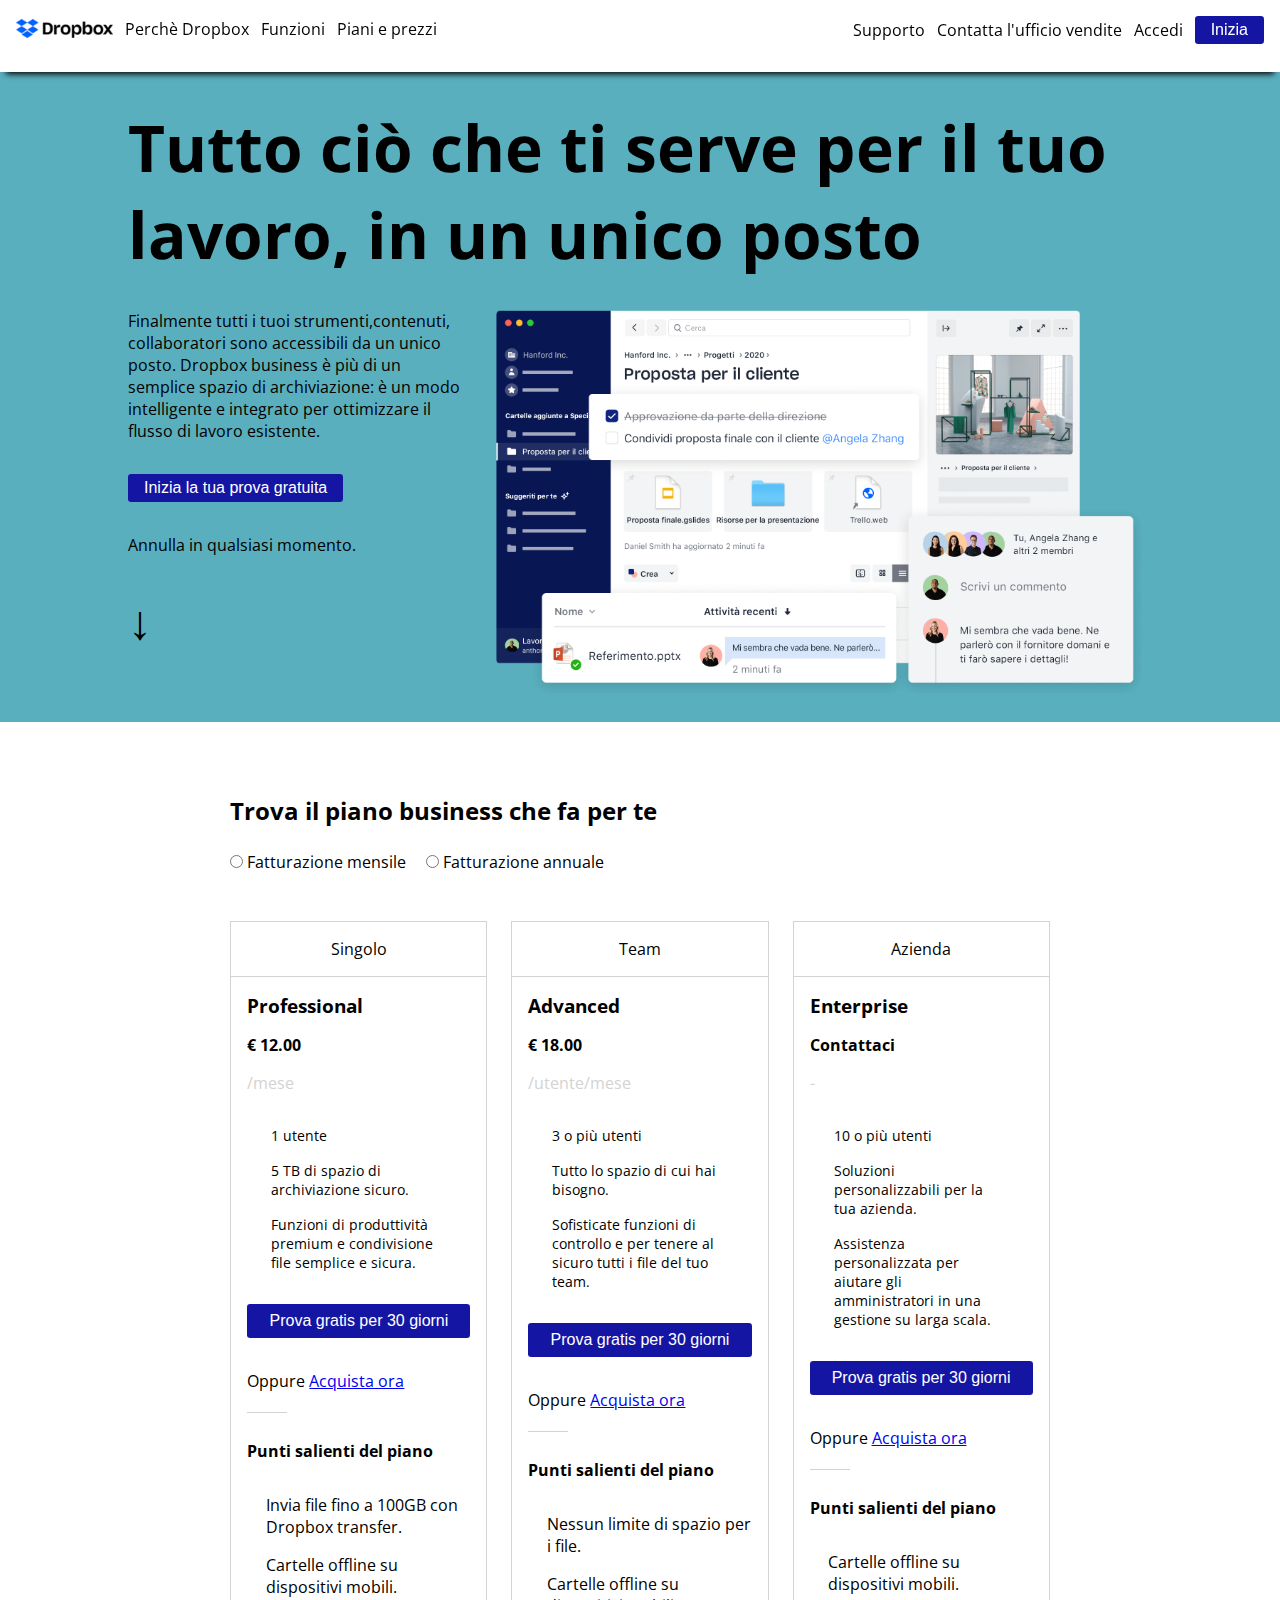
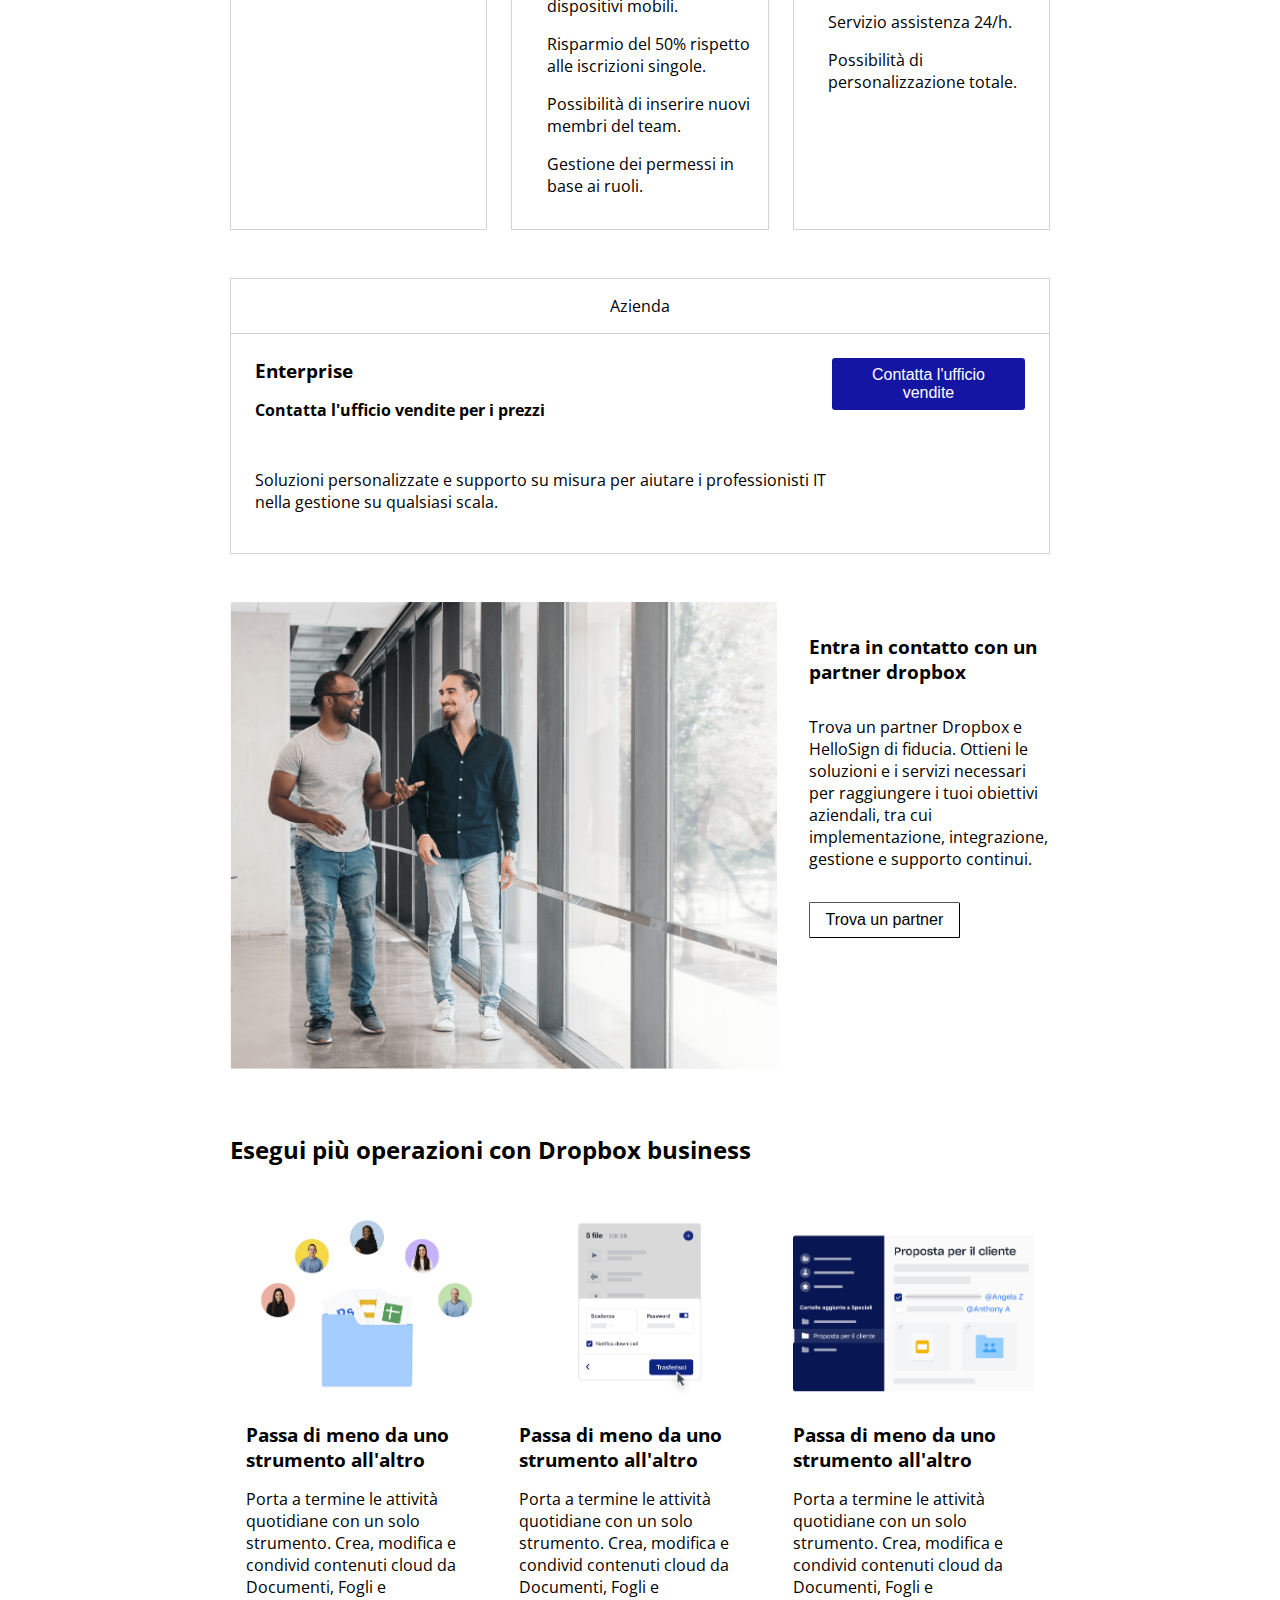
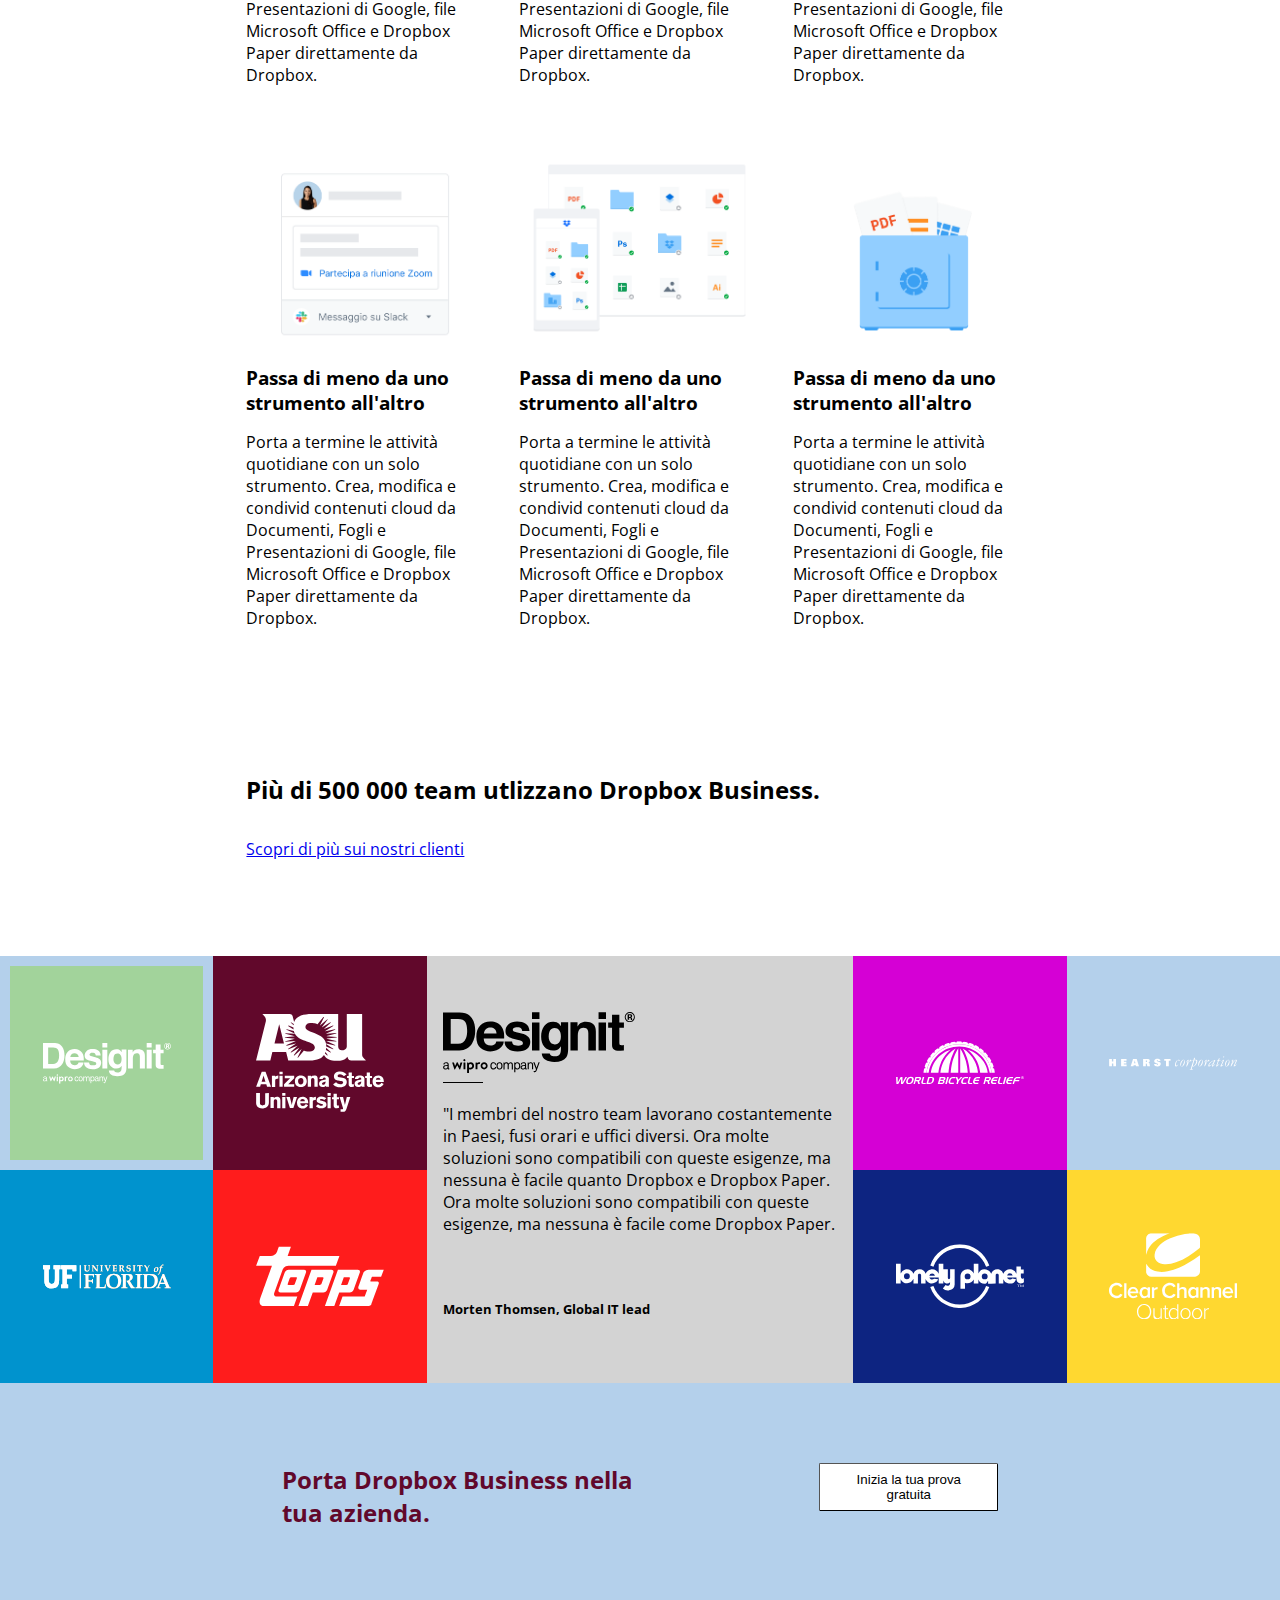
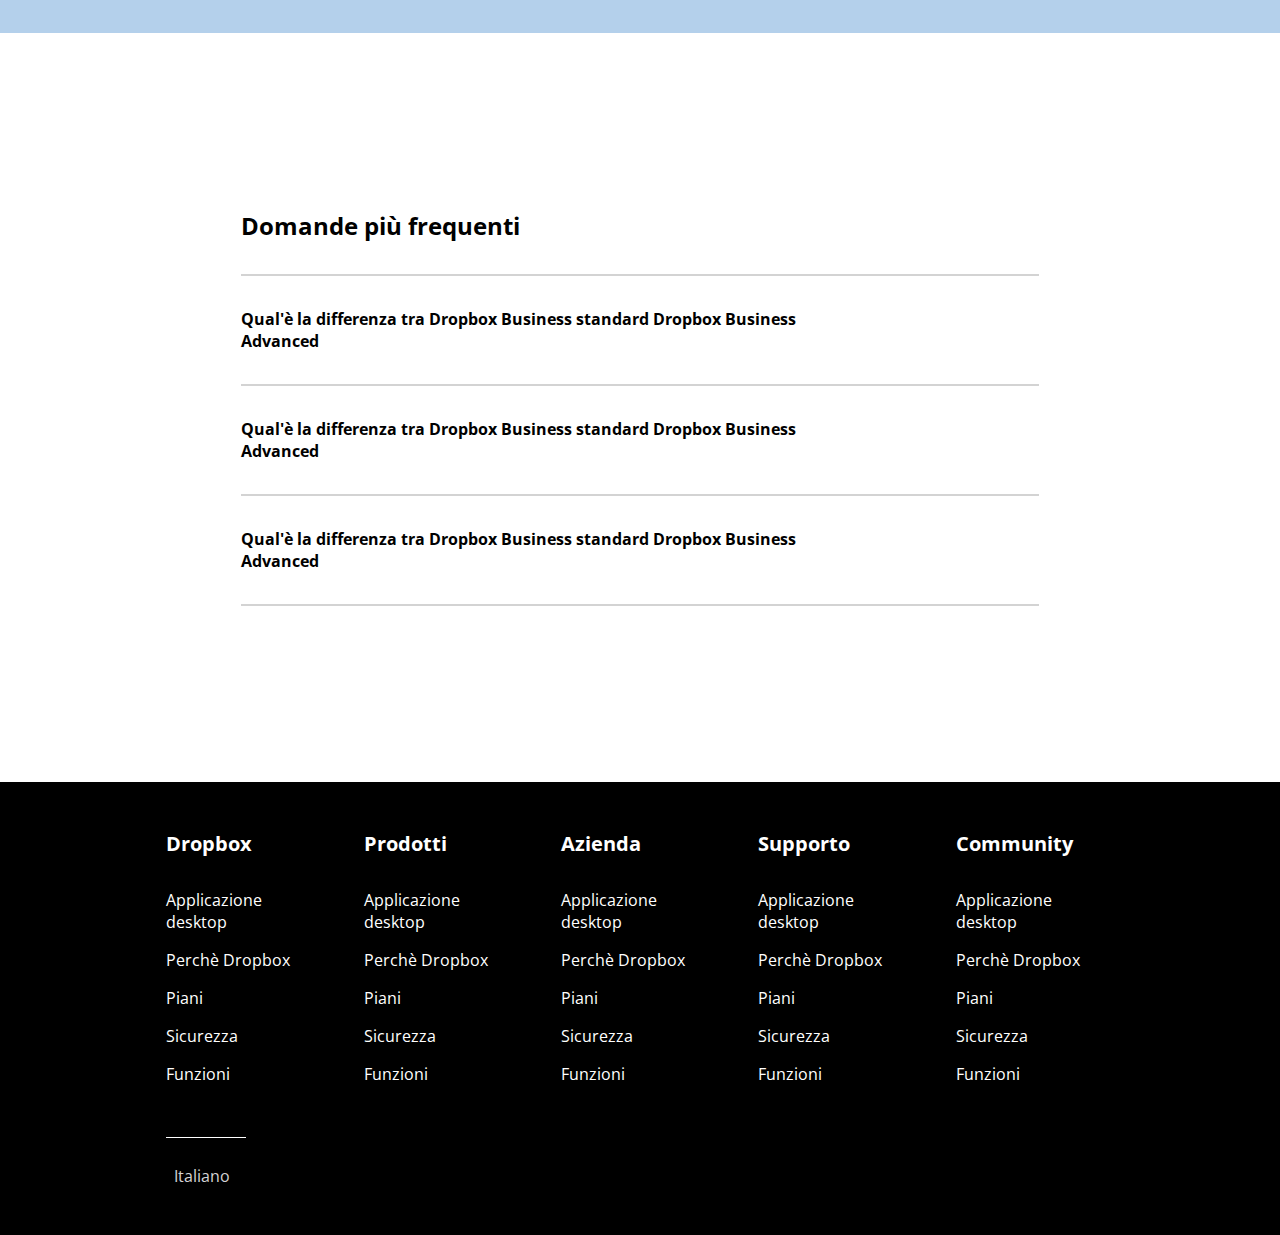
==== index.html @ 5dca4471 "arrow functionality" ====
<!DOCTYPE html>
<html lang="en">

<head>
    <meta charset="UTF-8">
    <meta http-equiv="X-UA-Compatible" content="IE=edge">
    <meta name="viewport" content="width=device-width, initial-scale=1.0">
    <title>Dropbox page</title>
    <link rel="stylesheet" href="./assets/style.css">
    <link rel="preconnect" href="https://fonts.googleapis.com">
    <link rel="preconnect" href="https://fonts.gstatic.com" crossorigin>
    <link href="https://fonts.googleapis.com/css2?family=Open+Sans&display=swap" rel="stylesheet">
    <link rel="preconnect" href="https://fonts.googleapis.com">
    <link rel="preconnect" href="https://fonts.gstatic.com" crossorigin>
    <link href="https://fonts.googleapis.com/css2?family=Open+Sans:wght@700&display=swap" rel="stylesheet">
    <link rel="stylesheet" href="https://cdnjs.cloudflare.com/ajax/libs/font-awesome/6.2.0/css/all.min.css"
        integrity="sha512-xh6O/CkQoPOWDdYTDqeRdPCVd1SpvCA9XXcUnZS2FmJNp1coAFzvtCN9BmamE+4aHK8yyUHUSCcJHgXloTyT2A=="
        crossorigin="anonymous" referrerpolicy="no-referrer" />
</head>

<body>

    <header>

        <div class="flex">

            <div class="left_link">
                <img src="./assets/img/logo-small.png" alt="logo dropbox, scatola aperta di colore blu">
                <a href="#">Perchè Dropbox</a>
                <a href="#">Funzioni</a>
                <a href="#">Piani e prezzi</a>
            </div>

            <div class="right_link">
                <a href="#">Supporto</a>
                <a href="#">Contatta l'ufficio vendite</a>
                <a href="#">Accedi</a>
                <button>Inizia</button>
            </div>

        </div>

    </header>

    <main>

        <section class="bg_aqua">
            <div class="container pad_top">

                <h1>Tutto ciò che ti serve per il tuo lavoro, in un unico posto</h1>
                <div class="row">
                    <div class="col_4">
                        <p>Finalmente tutti i tuoi strumenti,contenuti, collaboratori sono accessibili da un unico
                            posto. Dropbox business è più di un semplice spazio di archiviazione: è un modo intelligente
                            e integrato per ottimizzare il flusso di lavoro esistente.</p>
                        <button>Inizia la tua prova gratuita</button>
                        <p>Annulla in qualsiasi momento.</p>
                        <a href="#start_point" id="arrow">&DownArrow;</a>
                    </div>

                    <div class="col_8">
                        <img src="./assets/img/jumbo.png" alt="">
                    </div>
                </div>

        </section>


        <div class="container" id="start_point">
            <div class="content">
                <section>
                    <h2>Trova il piano business che fa per te</h2>

                    <div class="radio">
                        <span class="input">
                            <input type="radio" name="choice" id="Fatturazione mensile" value="Fatturazione mensile">
                            <label for="Fatturazione mensile">Fatturazione mensile</label>
                        </span>
                        <span class="input">
                            <input type="radio" name="choice" id="Fatturazione annuale" value="Fatturazione annuale">
                            <label for="Fatturazione annuale">Fatturazione annuale</label>
                        </span>
                    </div>

                    <div class="row plan">

                        <div class="col_4">
                            <div class="single_user">
                                <i class="fa-solid fa-user"></i>
                                <span>Singolo</span>
                            </div>

                            <div class="description">

                                <h3 class="col_title">Professional</h3>
                                <div class="price"><strong>&euro; 12.00</strong></div>
                                <div class="payment_time">/mese</div>

                                <div class="plan_detail">
                                    <div class="line">
                                        <i class="fa-solid fa-user col_3"></i>
                                        <span class="users_number col_9">1 utente</span>
                                    </div>
                                    <div class="line">
                                        <i class="fa-solid fa-folder col_3"></i>
                                        <span class="col_9">5 TB di spazio di archiviazione sicuro.</span>
                                    </div>
                                    <div class="line">
                                        <i class="fa-solid fa-share-nodes col_3"></i>
                                        <span class="col_9">Funzioni di produttività premium e condivisione file
                                            semplice e
                                            sicura.</span>
                                    </div>

                                </div>

                                <button>Prova gratis per 30 giorni</button>

                                <div>
                                    Oppure <a href="#">Acquista ora</a>
                                </div>

                            </div>

                            <div class="recap">
                                <h4>Punti salienti del piano</h4>
                                <div class="line">
                                    <i class="fa-solid fa-check col_1"></i>
                                    <span class="col_11">Invia file fino a 100GB con Dropbox transfer.</span>
                                </div>

                                <div class="line">
                                    <i class="fa-solid fa-check col_1"></i>
                                    <span class="col_11">Cartelle offline su dispositivi mobili.</span>
                                </div>
                            </div>
                        </div>

                        <div class="col_4">
                            <div class="single_user">
                                <i class="fa-solid fa-users"></i>
                                <span>Team</span>
                            </div>

                            <div class="description">

                                <h3 class="col_title">Advanced</h3>
                                <div class="price"><strong>&euro; 18.00</strong></div>
                                <div class="payment_time">/utente/mese</div>

                                <div class="plan_detail">
                                    <div class="line">
                                        <i class="fa-solid fa-users col_3"></i>
                                        <span class="users_number col_9">3 o più utenti</span>
                                    </div>
                                    <div class="line">
                                        <i class="fa-solid fa-folder col_3"></i>
                                        <span class="col_9">Tutto lo spazio di cui hai bisogno.</span>
                                    </div>
                                    <div class="line">
                                        <i class="fa-solid fa-share-nodes col_9"></i>
                                        <span class="col_9">Sofisticate funzioni di controllo e per tenere al sicuro
                                            tutti i file del tuo team.</span>
                                    </div>

                                </div>

                                <button>Prova gratis per 30 giorni</button>

                                <div>
                                    Oppure <a href="#">Acquista ora</a>
                                </div>

                            </div>

                            <div class="recap">
                                <h4>Punti salienti del piano</h4>
                                <div class="line">
                                    <i class="fa-solid fa-check col_1"></i>
                                    <span class="col_11">Nessun limite di spazio per i file.</span>
                                </div>

                                <div class="line">
                                    <i class="fa-solid fa-check col_1"></i>
                                    <span class="col_11">Cartelle offline su dispositivi mobili.</span>
                                </div>

                                <div class="line">
                                    <i class="fa-solid fa-check col_1"></i>
                                    <span class="col_11">Risparmio del 50% rispetto alle iscrizioni singole.</span>
                                </div>

                                <div class="line">
                                    <i class="fa-solid fa-check col_1"></i>
                                    <span class="col_11">Possibilità di inserire nuovi membri del team.</span>
                                </div>

                                <div class="line">
                                    <i class="fa-solid fa-check col_1"></i>
                                    <span class="col_11">Gestione dei permessi in base ai ruoli.</span>
                                </div>
                            </div>
                        </div>

                        <div class="col_4">
                            <div class="single_user">
                                <i class="fa-solid fa-building"></i>
                                <span>Azienda</span>
                            </div>

                            <div class="description">

                                <h3 class="col_title">Enterprise</h3>
                                <div class="price"><strong>Contattaci</strong></div>
                                <div class="payment_time">-</div>

                                <div class="plan_detail">
                                    <div class="line">
                                        <i class="fa-solid fa-user col_3"></i>
                                        <span class="users_number col_9">10 o più utenti</span>
                                    </div>
                                    <div class="line">
                                        <i class="fa-solid fa-folder col_3"></i>
                                        <span class="col_9">Soluzioni personalizzabili per la tua azienda.</span>
                                    </div>
                                    <div class="line">
                                        <i class="fa-solid fa-share-nodes col_9"></i>
                                        <span class="col_9">Assistenza personalizzata per aiutare gli amministratori
                                            in
                                            una gestione su larga scala.</span>
                                    </div>

                                </div>

                                <button>Prova gratis per 30 giorni</button>

                                <div>
                                    Oppure <a href="#">Acquista ora</a>
                                </div>

                            </div>

                            <div class="recap">
                                <h4>Punti salienti del piano</h4>
                                <div class="line">
                                    <i class="fa-solid fa-check col_1"></i>
                                    <span class="col_11">Cartelle offline su dispositivi mobili.</span>
                                </div>

                                <div class="line">
                                    <i class="fa-solid fa-check col_1"></i>
                                    <span class="col_11">Servizio assistenza 24/h.</span>
                                </div>

                                <div class="line">
                                    <i class="fa-solid fa-check col_1"></i>
                                    <span class="col_11">Possibilità di personalizzazione totale.</span>
                                </div>
                            </div>

                        </div>
                    </div>

                </section>

                <section>
                    <div class="dtl_enterprise">
                        <div class="single_user">
                            <i class="fa-solid fa-building"></i>
                            <span>Azienda</span>
                        </div>
                        <div class="row">
                            <div class="col_9">
                                <h3>Enterprise</h3>
                                <h4>Contatta l'ufficio vendite per i prezzi</h4>
                                <p>Soluzioni personalizzate e supporto su misura per aiutare i professionisti IT nella
                                    gestione su qualsiasi scala.</p>
                            </div>
                            <div class="col_3">
                                <button>Contatta l'ufficio vendite</button>
                            </div>
                        </div>
                    </div>
                </section>

                <section>
                    <div class="partner">
                        <div class="row">
                            <img class="col_8" src="/assets/img/partner.png" alt="">
                            <div class="partner_info col_4">
                                <h3>Entra in contatto con un partner dropbox</h3>
                                <p>Trova un partner Dropbox e HelloSign di fiducia. Ottieni le soluzioni e i servizi
                                    necessari per raggiungere i tuoi obiettivi aziendali, tra cui implementazione,
                                    integrazione, gestione e supporto continui.</p>
                                <button>Trova un partner</button>
                            </div>
                        </div>
                    </div>
                </section>

                <section>
                    <h2>Esegui più operazioni con Dropbox business</h2>

                    <div class="row wrap">
                        <div class="col_4">
                            <img src="/assets/img/business-feature-switching-tools.png" alt="">
                            <h3>Passa di meno da uno strumento all'altro</h3>
                            <p>Porta a termine le attività quotidiane con un solo strumento. Crea, modifica e condivid
                                contenuti cloud da Documenti, Fogli e Presentazioni di Google, file Microsoft Office e
                                Dropbox Paper direttamente da Dropbox.</p>
                        </div>

                        <div class="col_4">
                            <img src="/assets/img/business-feature-send-files-it.png" alt="">
                            <h3>Passa di meno da uno strumento all'altro</h3>
                            <p>Porta a termine le attività quotidiane con un solo strumento. Crea, modifica e condivid
                                contenuti cloud da Documenti, Fogli e Presentazioni di Google, file Microsoft Office e
                                Dropbox Paper direttamente da Dropbox.</p>
                        </div>

                        <div class="col_4">
                            <img src="/assets/img/business-feature-coordinate-it.png" alt="">
                            <h3>Passa di meno da uno strumento all'altro</h3>
                            <p>Porta a termine le attività quotidiane con un solo strumento. Crea, modifica e condivid
                                contenuti cloud da Documenti, Fogli e Presentazioni di Google, file Microsoft Office e
                                Dropbox Paper direttamente da Dropbox.</p>
                        </div>

                        <div class="col_4">
                            <img src="/assets/img/business-feature-integrations-it.png" alt="">
                            <h3>Passa di meno da uno strumento all'altro</h3>
                            <p>Porta a termine le attività quotidiane con un solo strumento. Crea, modifica e condivid
                                contenuti cloud da Documenti, Fogli e Presentazioni di Google, file Microsoft Office e
                                Dropbox Paper direttamente da Dropbox.</p>
                        </div>

                        <div class="col_4">
                            <img src="/assets/img/business-feature-multi-device.png" alt="">
                            <h3>Passa di meno da uno strumento all'altro</h3>
                            <p>Porta a termine le attività quotidiane con un solo strumento. Crea, modifica e condivid
                                contenuti cloud da Documenti, Fogli e Presentazioni di Google, file Microsoft Office e
                                Dropbox Paper direttamente da Dropbox.</p>
                        </div>

                        <div class="col_4">
                            <img src="/assets/img/business-feature-security.png" alt="">
                            <h3>Passa di meno da uno strumento all'altro</h3>
                            <p>Porta a termine le attività quotidiane con un solo strumento. Crea, modifica e condivid
                                contenuti cloud da Documenti, Fogli e Presentazioni di Google, file Microsoft Office e
                                Dropbox Paper direttamente da Dropbox.</p>
                        </div>
                    </div>
                </section>

                <section id="about_clients">
                    <h2>Più di 500 000 team utlizzano Dropbox Business.</h2>
                    <a href="#">Scopri di più sui nostri clienti</a>
                </section>
            </div>

        </div>


    </main>

    <div class="logos_flex">

        <div class="partner_logos_left">

            <div class="design box">
                <img src="/assets/img/designit.svg" alt="">
            </div>

            <div class="arizona box">
                <img src="/assets/img/arizona_state_university.svg" alt="">
            </div>

            <div class="florida box">
                <img src="/assets/img/university_of_florida.svg" alt="">
            </div>

            <div class="topps box">
                <img src="/assets/img/topps.svg" alt="">
            </div>

        </div>

        <div class="designit_central">

            <div class="designit_logo">
                <img src="/assets/img/designit.svg" alt="">
            </div>

            <p>"I membri del nostro team lavorano costantemente in Paesi, fusi orari e uffici diversi. Ora molte
                soluzioni sono compatibili con queste esigenze, ma nessuna è facile quanto Dropbox e Dropbox Paper. Ora
                molte soluzioni sono compatibili con queste esigenze, ma nessuna è facile come Dropbox Paper.</p>
            <h5>Morten Thomsen, Global IT lead</h5>

        </div>

        <div class="partner_logos_right">

            <div class="bicycle box">
                <img src="/assets/img/world_bicycle_relief.svg" alt="">
            </div>

            <div class="hearst box">
                <img src="/assets/img/hearst_corp.svg" alt="">
            </div>

            <div class="lonely box">
                <img src="/assets/img/lonely_planet.svg" alt="">
            </div>

            <div class="clear box">
                <img src="/assets/img/clear_channel.svg" alt="">
            </div>

        </div>

    </div>

    <div class="banner">

        <div class="container">
            <div class="content">

                <div class="row ban">
                    <div class="col_6">
                        <h2>Porta Dropbox Business nella tua azienda.</h2>
                    </div>

                    <div class="col_3">
                        <button>Inizia la tua prova gratuita</button>
                    </div>
                </div>

            </div>
        </div>

    </div>

    <div class="faq">
        <div class="container">
            <div class="content">
                <h3>Domande più frequenti</h3>

                <div class="row questions">
                    <div class="col_9"><strong>Qual'è la differenza tra Dropbox Business standard Dropbox Business
                            Advanced</strong></div>

                    <button class="col_1 hidbutton" tabindex="1">
                        <i class="fa-solid fa-chevron-up"></i>
                    </button>

                    <button class="col_1 defbutton" tabindex="1">
                        <i class="fa-solid fa-chevron-down"></i>
                    </button>

                    <p class="hidden_answer">Lorem ipsum dolor sit amet consectetur adipisicing elit. Minima molestias
                        eligendi voluptatum et nam mollitia consequuntur molestiae incidunt vitae fuga! Sapiente dolor
                        ducimus nostrum perferendis numquam aliquid at ad. Blanditiis porro ad assumenda cum maxime
                        possimus? Aspernatur fuga officia mollitia. Ab ex autem debitis eum doloribus laborum maiores
                        expedita quaerat!</p>
                </div>

                <div class="row questions">
                    <div class="col_9"><strong>Qual'è la differenza tra Dropbox Business standard Dropbox Business
                            Advanced</strong></div>

                    <button class="col_1 hidbutton" tabindex="1">
                        <i class="fa-solid fa-chevron-up"></i>
                    </button>

                    <button class="col_1 defbutton" tabindex="1">
                        <i class="fa-solid fa-chevron-down"></i>
                    </button>

                    <p class="hidden_answer">Lorem ipsum dolor sit amet consectetur adipisicing elit. Minima molestias
                        eligendi voluptatum et nam mollitia consequuntur molestiae incidunt vitae fuga! Sapiente dolor
                        ducimus nostrum perferendis numquam aliquid at ad. Blanditiis porro ad assumenda cum maxime
                        possimus? Aspernatur fuga officia mollitia. Ab ex autem debitis eum doloribus laborum maiores
                        expedita quaerat!</p>
                </div>

                <div class="row questions">
                    <div class="col_9"><strong>Qual'è la differenza tra Dropbox Business standard Dropbox Business
                            Advanced</strong></div>

                    <button class="col_1 hidbutton" tabindex="1">
                        <i class="fa-solid fa-chevron-up"></i>
                    </button>

                    <button class="col_1 defbutton" tabindex="1">
                        <i class="fa-solid fa-chevron-down"></i>
                    </button>

                    <p class="hidden_answer">Lorem ipsum dolor sit amet consectetur adipisicing elit. Minima molestias
                        eligendi voluptatum et nam mollitia consequuntur molestiae incidunt vitae fuga! Sapiente dolor
                        ducimus nostrum perferendis numquam aliquid at ad. Blanditiis porro ad assumenda cum maxime
                        possimus? Aspernatur fuga officia mollitia. Ab ex autem debitis eum doloribus laborum maiores
                        expedita quaerat!</p>
                </div>
            </div>
        </div>
    </div>

    <footer id="site_footer">
        <div class="container">
            <div class="row foot">
                <div class="col_2">
                    <h3>Dropbox</h3>
                    <div class="footlink"><a href="#">Applicazione desktop</a></div>
                    <div class="footlink"><a href="#">Perchè Dropbox</a></div>
                    <div class="footlink"><a href="#">Piani</a></div>
                    <div class="footlink"><a href="#">Sicurezza</a></div>
                    <div class="footlink"><a href="#">Funzioni</a></div>
                </div>

                <div class="col_2">
                    <h3>Prodotti</h3>
                    <div class="footlink"><a href="#">Applicazione desktop</a></div>
                    <div class="footlink"><a href="#">Perchè Dropbox</a></div>
                    <div class="footlink"><a href="#">Piani</a></div>
                    <div class="footlink"><a href="#">Sicurezza</a></div>
                    <div class="footlink"><a href="#">Funzioni</a></div>
                </div>

                <div class="col_2">
                    <h3>Azienda</h3>
                    <div class="footlink"><a href="#">Applicazione desktop</a></div>
                    <div class="footlink"><a href="#">Perchè Dropbox</a></div>
                    <div class="footlink"><a href="#">Piani</a></div>
                    <div class="footlink"><a href="#">Sicurezza</a></div>
                    <div class="footlink"><a href="#">Funzioni</a></div>
                </div>

                <div class="col_2">
                    <h3>Supporto</h3>
                    <div class="footlink"><a href="#">Applicazione desktop</a></div>
                    <div class="footlink"><a href="#">Perchè Dropbox</a></div>
                    <div class="footlink"><a href="#">Piani</a></div>
                    <div class="footlink"><a href="#">Sicurezza</a></div>
                    <div class="footlink"><a href="#">Funzioni</a></div>
                </div>

                <div class="col_2">
                    <h3>Community</h3>
                    <div class="footlink"><a href="#">Applicazione desktop</a></div>
                    <div class="footlink"><a href="#">Perchè Dropbox</a></div>
                    <div class="footlink"><a href="#">Piani</a></div>
                    <div class="footlink"><a href="#">Sicurezza</a></div>
                    <div class="footlink"><a href="#">Funzioni</a></div>
                </div>
            </div>

            <div id="language">
                <i class="fa-solid fa-globe"></i>
                <span>Italiano</span>
                <i class="fa-solid fa-chevron-down"></i>
            </div>
        </div>
    </footer>

</body>

</html>
---- assets/style.css ----
* {
    margin: 0;
    padding: 0;
    box-sizing: border-box;
}

:root {
    --button-color: rgb(21, 21, 163);
    --bg-aqua: rgb(89, 175, 190);
    --basic-black: black;
    --white-text: white;
    --black-text: black;
    --button-color-hover: rgb(43, 88, 193);
    --border-grey: lightgrey;
    --check-color: rgb(43, 88, 193);
    --grey-text: lightgrey;
    --grey-bg: lightgrey;
    --bg-designit: #A2D39B;
    --bg-arizona: #61082b;
    --bg-florida: #0093ce;
    --bg-topps: #ff1c1c;
    --bg-bicycle: #d500d5;
    --bg-hearst: #b4d0eb;
    --bg-lonely: #0D2481;
    --bg-clear: #ffd830;
    --banner-text: #61082b;
    --bg-banner: #b4d0eb;
    --bg-black: black;
    --bg-white: white;
    --link-hover: aqua;
}

header {
    height: 8vh;
    width: 100%;
    position: fixed;
    top: 0;
    z-index: 1000;
    padding: 1rem;
    background-color: white;
    font-family: 'Open Sans', sans-serif;
    -webkit-box-shadow: 0 8px 6px -6px black;
	   -moz-box-shadow: 0 8px 6px -6px black;
	        box-shadow: 0 8px 6px -6px black;
}

body {
    margin-top: 8vh;
}

.flex {
    display: flex;
    flex-wrap: nowrap;
    justify-content: space-between;
}

img {
    max-width: 100%;
}

.clearfix::after {
    content: "";
    display: table;
    clear: both;
}

header img {
    height: 1.2rem;
    vertical-align: middle;
    margin-right: 0.5rem;
}

header a {
    margin-right: 0.5rem;
    height: 100%;
    text-decoration: none;
    vertical-align: middle;
    color: var(--black-text);
}

header a:hover {
    border-bottom: 1px solid var(--basic-black);
    cursor: pointer;
}

header button {
    vertical-align: middle;
    border-radius: 0.2rem;
    border-width: 0rem;
    appearance: none;
    padding: 0.3rem 1rem;
    font-size: 1rem;
    color: var(--white-text);
    background-color: var(--button-color);
}

header button:hover {
    cursor: pointer;
    background-color: var(--button-color-hover);
    transition: 0.5s;
}

main {
    font-family: 'Open Sans', sans-serif;
    
}

.bg_aqua {
    background-color: var(--bg-aqua);
    height: 650px;
}

main h1 {
    font-size: 4rem;
    font-weight: 700;
    margin-bottom: 2rem;
}

.container {
    width: 80%;
    margin: auto;
}

.row {
    display: flex;
    flex-wrap: wrap;
}

#start_point {
    padding-top: 8vh;
}

.pad_top {
    padding-top: 2rem;
}

.col_4 {
    width: calc((100% / 12) * 4);
}

.col_8 {
    width: calc((100% / 12) * 8);
}

.col_4 p {
    margin-bottom: 2rem;
}

.col_4 button {
    vertical-align: middle;
    border-radius: 0.2rem;
    border-width: 0rem;
    appearance: none;
    padding: 0.3rem 1rem;
    font-size: 1rem;
    color: var(--white-text);
    background-color: var(--button-color);
    margin-bottom: 2rem;
}

.col_4 button:hover {
    cursor: pointer;
    background-color: var(--button-color-hover);
    transition: 0.5s;
}

#arrow {
    font-size: 3rem;
    color: var(--black-text);
    margin-top: 3rem;
    text-decoration: none;
}

.content {
    width: 80%;
    margin: auto;
}

.content h2 {
    margin-bottom: 1.5rem;
}

.radio {
    margin-bottom: 3rem;
}

.input {
    margin-right: 1rem;
}

.col_3 {
    width: calc((100% / 12) * 3);
}

.plan {
    gap: 1.5rem;
    flex-wrap: nowrap;
    align-items: stretch;
    margin-bottom: 3rem;
}

.single_user {
    text-align: center;
    padding: 1rem;
    border-bottom: 1px solid var(--border-grey);
}

.description {
    padding: 1rem;
    position: relative;
}

.description:after {
    content: '';
    width: 40px;
    height: 1px;
    background: var(--border-grey);
    position: absolute;
    bottom: -5px;
}

.col_title {
    margin-bottom: 1rem;
}

.price {
    margin-bottom: 1rem;
}

.payment_time {
    color: var(--grey-text);
    margin-bottom: 2rem;
}

.line {
    display: flex;
    flex-wrap: wrap;
    margin-bottom: 1rem;
}

.plan_detail i {
    width: 1rem;
    margin-right: 0.5rem;
}

.plan button {
    width: 100%;
    border-radius: 0.2rem;
    border-width: 0rem;
    appearance: none;
    padding: 0.5rem 1rem;
    font-size: 1rem;
    color: var(--white-text);
    background-color: var(--button-color);
    margin: 1rem 0 2rem 0;
}

.col_3 button:hover {
    cursor: pointer;
    background-color: var(--button-color-hover);
    transition: 0.5s;
}

.col_9 {
    width: calc((100% / 12) * 9);
}

.plan_detail .col_9 {
    font-size: 0.9rem;
}

.recap {
    padding: 1rem;
    padding-top: 2rem;
}

.col_1 {
    width: calc((100% / 12) * 1);
}

.col_11 {
    width: calc((100% / 12) * 11);
}

.recap h4 {
    margin-bottom: 2rem;
}

.recap .line {
    margin-bottom: 1rem;
}

.fa-check {
    color: var(--check-color);
}

.plan .col_4 {
    border: 1px solid var(--border-grey);
}

.dtl_enterprise {
    border: 1px solid var(--border-grey);
    margin-bottom: 3rem;
}

.dtl_enterprise button {
    border-radius: 0.2rem;
    border-width: 0rem;
    appearance: none;
    padding: 0.5rem 1rem;
    font-size: 1rem;
    color: var(--white-text);
    background-color: var(--button-color);
}

.dtl_enterprise button:hover {
    cursor: pointer;
    background-color: var(--button-color-hover);
    transition: 0.5s;
}

.dtl_enterprise .row {
    padding: 1.5rem;
}

.dtl_enterprise h3, .dtl_enterprise p {
    margin-bottom: 1rem;
}

.dtl_enterprise h4 {
    margin-bottom: 3rem;
}

.partner {
    margin-bottom: 4rem;
}

.partner_info {
    padding-left: 2rem;
    padding-top: 2rem;
}

.partner_info h3, .partner_info p {
    margin-bottom: 2rem;
}

.partner_info button {
    border-width: 1px;
    appearance: none;
    padding: 0.5rem 1rem;
    background-color: white;
    color: var(--black-text);
    border-radius: 0.1rem;
}

.partner_info button:hover {
    background-color: var(--basic-black);
    color: var(--white-text);
    transition: 0.5s;
}

.wrap {
    flex-wrap: wrap;
}

.wrap .col_4 {
    padding: 1rem;
}

.wrap h3 {
    margin-top: 1rem;
    margin-bottom: 1rem;
}

#about_clients {
    margin-top: 5rem;
    margin-bottom: 5rem;
    padding: 1rem;
}

#about_clients h2 {
    margin-bottom: 2rem;
}

.logos_flex {
    display: flex;
}

.partner_logos_left, .designit_central, .partner_logos_right {
    display: flex;
    flex-wrap: wrap;
    width: calc((100% / 12) * 4);
}

.box {
    width: calc((100% / 12) * 6);
    position: relative;
}

.box:before {
    content: "";
    display: block;
    padding-top: 100%; 
}

.box img {
    width: 8rem;
    position: absolute;
    top: 50%;
    left: 50%;
    filter: invert();
    transform: translate(-50%, -50%);
}

.design {
    background-color: var(--bg-designit);
    border: 10px solid var(--bg-hearst);
}

.arizona {
    background-color: var(--bg-arizona);
}

.florida {
    background-color: var(--bg-florida);
}

.topps {
    background-color: var(--bg-topps);
}

.designit_central {
    padding: 1rem;
    background-color: var(--grey-bg);
    font-family: 'Open Sans', sans-serif;
}

.designit_logo {
    height: max-content;
    margin-bottom: 1rem;
    position: relative;
    top: 10%;
}

.designit_logo:after {
    content: '';
    width: 40px;
    height: 1px;
    background: var(--basic-black);
    position: absolute;
    bottom: -5px;
    left: 0;
}

.designit_logo img {
    width: 12rem;
}


.designit_central p {
    margin-bottom: 1rem;
}

.bicycle {
    background-color: var(--bg-bicycle);
}

.hearst {
    background-color: var(--bg-hearst);
}

.lonely {
    background-color: var(--bg-lonely);
}

.clear {
    background-color: var(--bg-clear);
}

.banner {
    background-color: var(--bg-banner);
    font-family: 'Open Sans', sans-serif;
    padding: 5rem;
    margin-bottom: 10rem;
}

.banner h2 {
    color: var(--banner-text);
    font-size: 24px;
}

.banner button {
    border-width: 1px;
    appearance: none;
    padding: 0.5rem 1rem;
    background-color: white;
    color: var(--black-text);
    border-radius: 0.1rem;
}

.banner button:hover {
    background-color: var(--basic-black);
    color: var(--white-text);
    transition: 0.5s;
}

.col_6 {
    width: calc((100% / 12) * 6);
}

.ban {
    justify-content: space-between;
}

.faq {
    margin-bottom: 10rem;
    padding: 1rem;
    font-family: 'Open Sans', sans-serif;
}

.faq h3 {
    padding-bottom: 2rem;
    border-bottom: 2px solid var(--border-grey);
    font-size: 24px;
}

.questions {
    justify-content: space-between;
    border-bottom: 2px solid var(--border-grey);
    padding-bottom: 2rem;
    padding-top: 2rem;
}

.faq button {
    border-width: 0rem;
    appearance: none;
    background-color: transparent;
}

.faq button:hover {
    cursor: pointer;
    color: var(--button-color-hover);
    transition: 0.5s;
}

.hidden_answer{
    display: none;
    margin-top: 2rem;
}
    
.defbutton:focus + .hidden_answer{
    display: block;
}

p ~ .hidbutton:focus {
    display: none;
}

#site_footer {
    background-color: var(--bg-black);
    color: var(--white-text);
    font-family: 'Open Sans', sans-serif;
    padding: 3rem;
}

.col_2 {
    width: calc((100% / 12) * 2);
}

.foot:after {
    content: '';
    width: 80px;
    height: 1px;
    background: var(--white-text);
    position: absolute;
    bottom: -5px;
    left: 0;
}

.foot {
    justify-content: space-between;
    position: relative;
    padding-bottom: 2rem;
}

#site_footer a {
    text-decoration: none;
    color: var(--white-text);
}


#site_footer a:hover {
    color: var(--link-hover);
    transition: 0.5;
    cursor: pointer;
}

.footlink {
    margin-bottom: 1rem;
}

.foot h3 {
    margin-bottom: 2rem;
    font-size: 20px;
}

#language {
    margin-top: 2rem;
    color: var(--grey-text);
}

#language .fa-globe {
    margin-right: 0.5rem;
}

#language .fa-chevron-down {
    margin-left: 0.5rem;
}
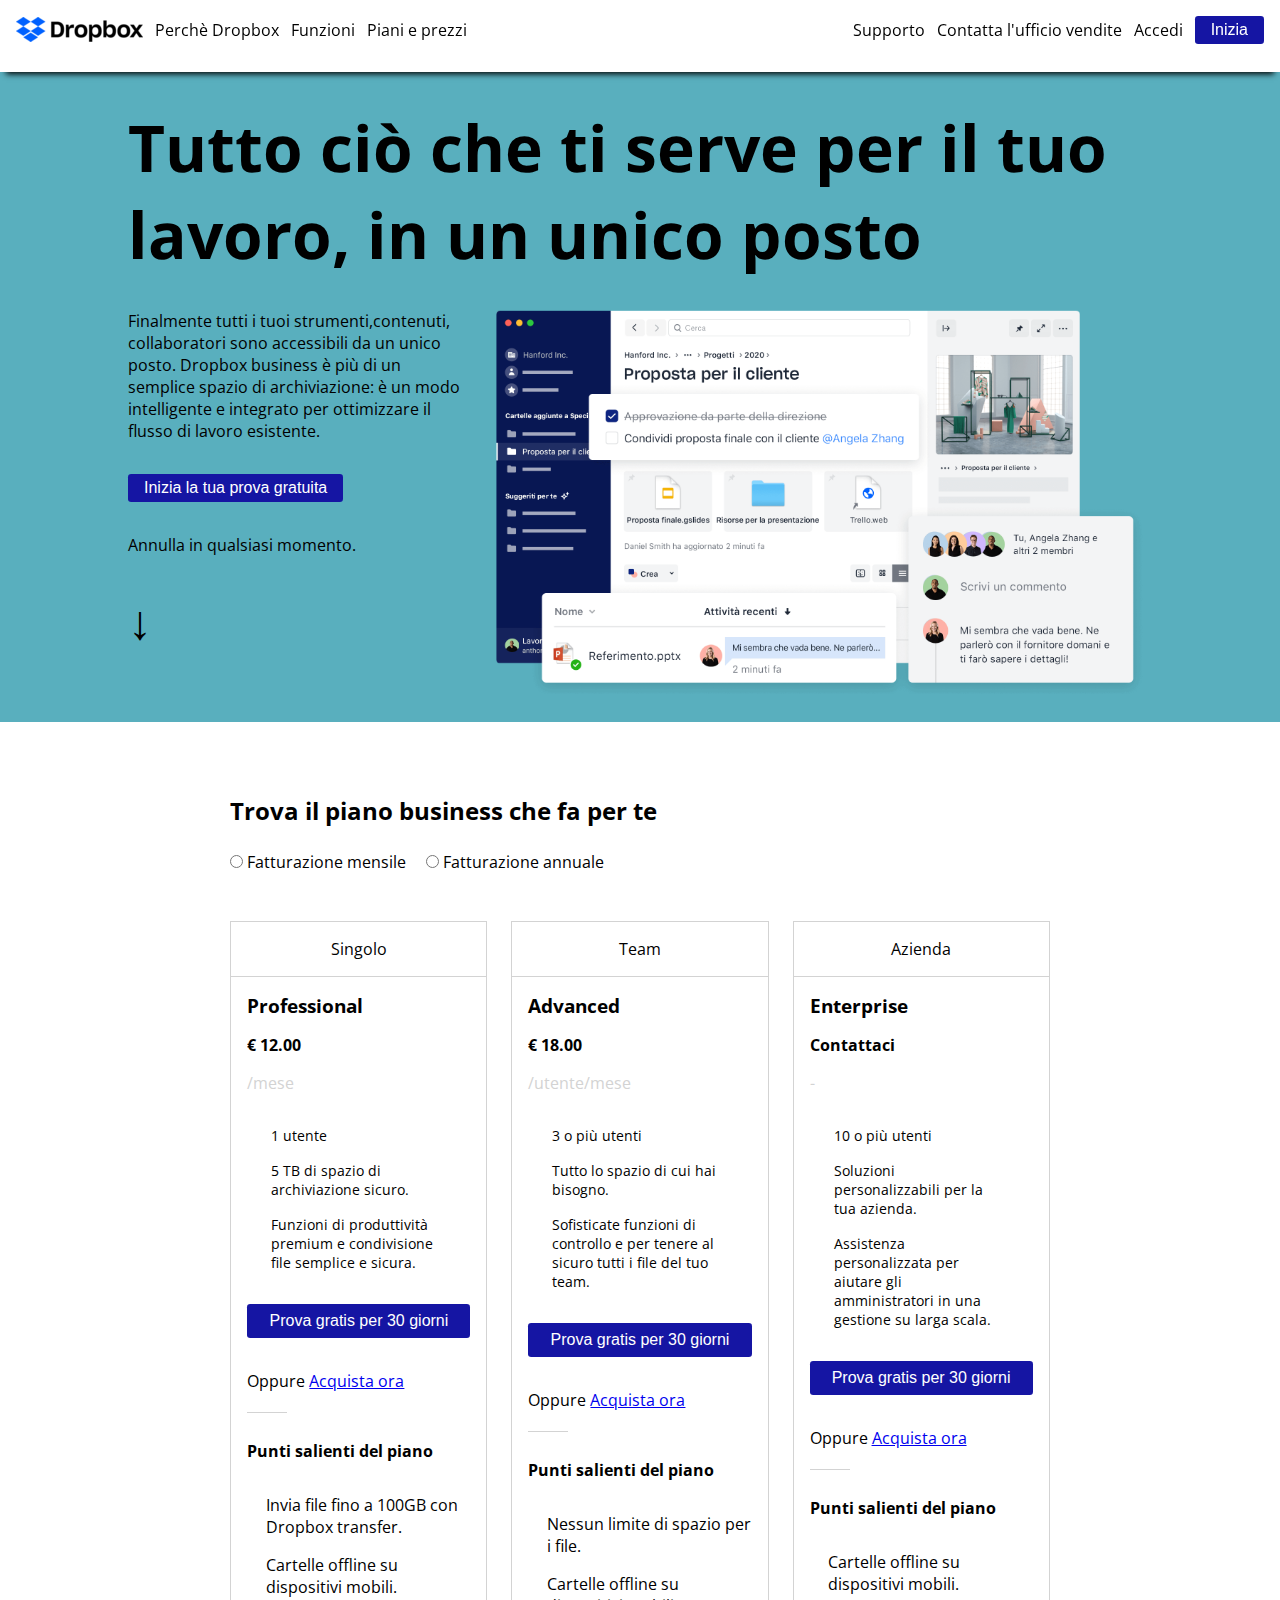
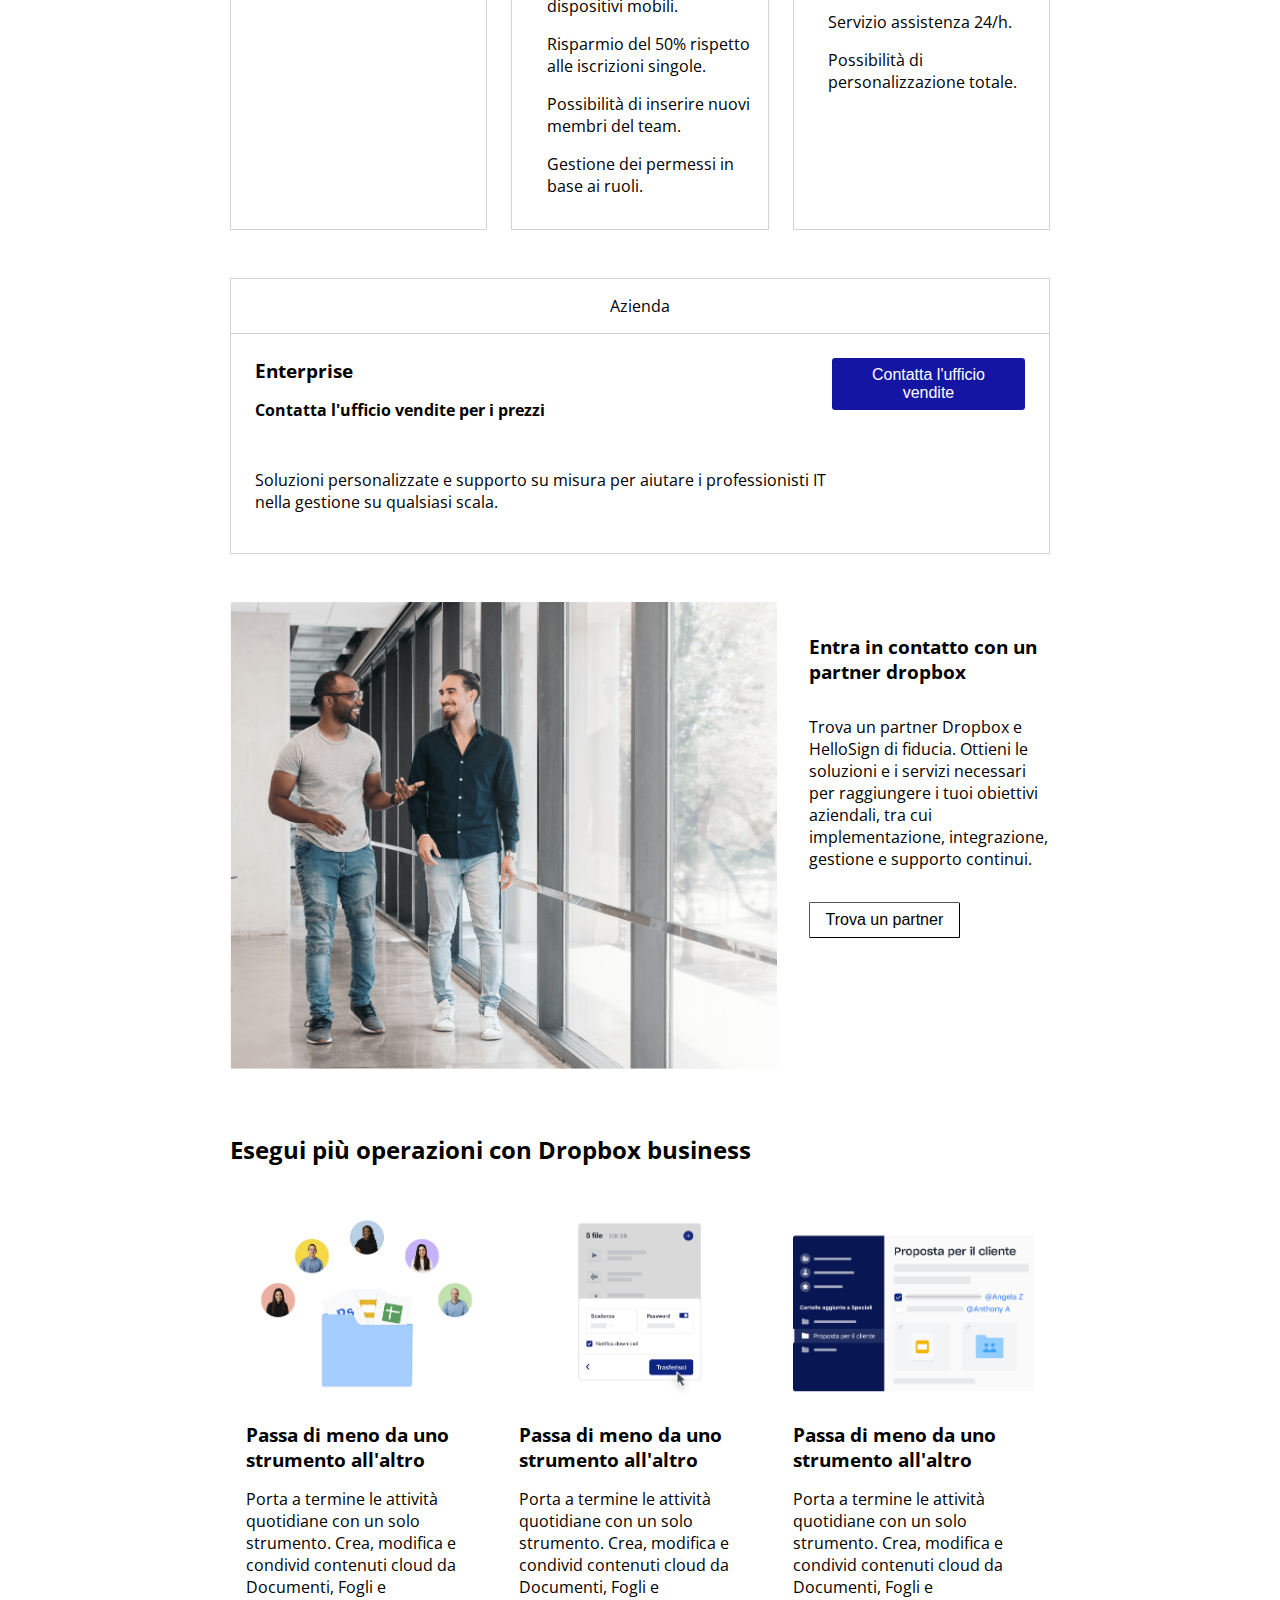
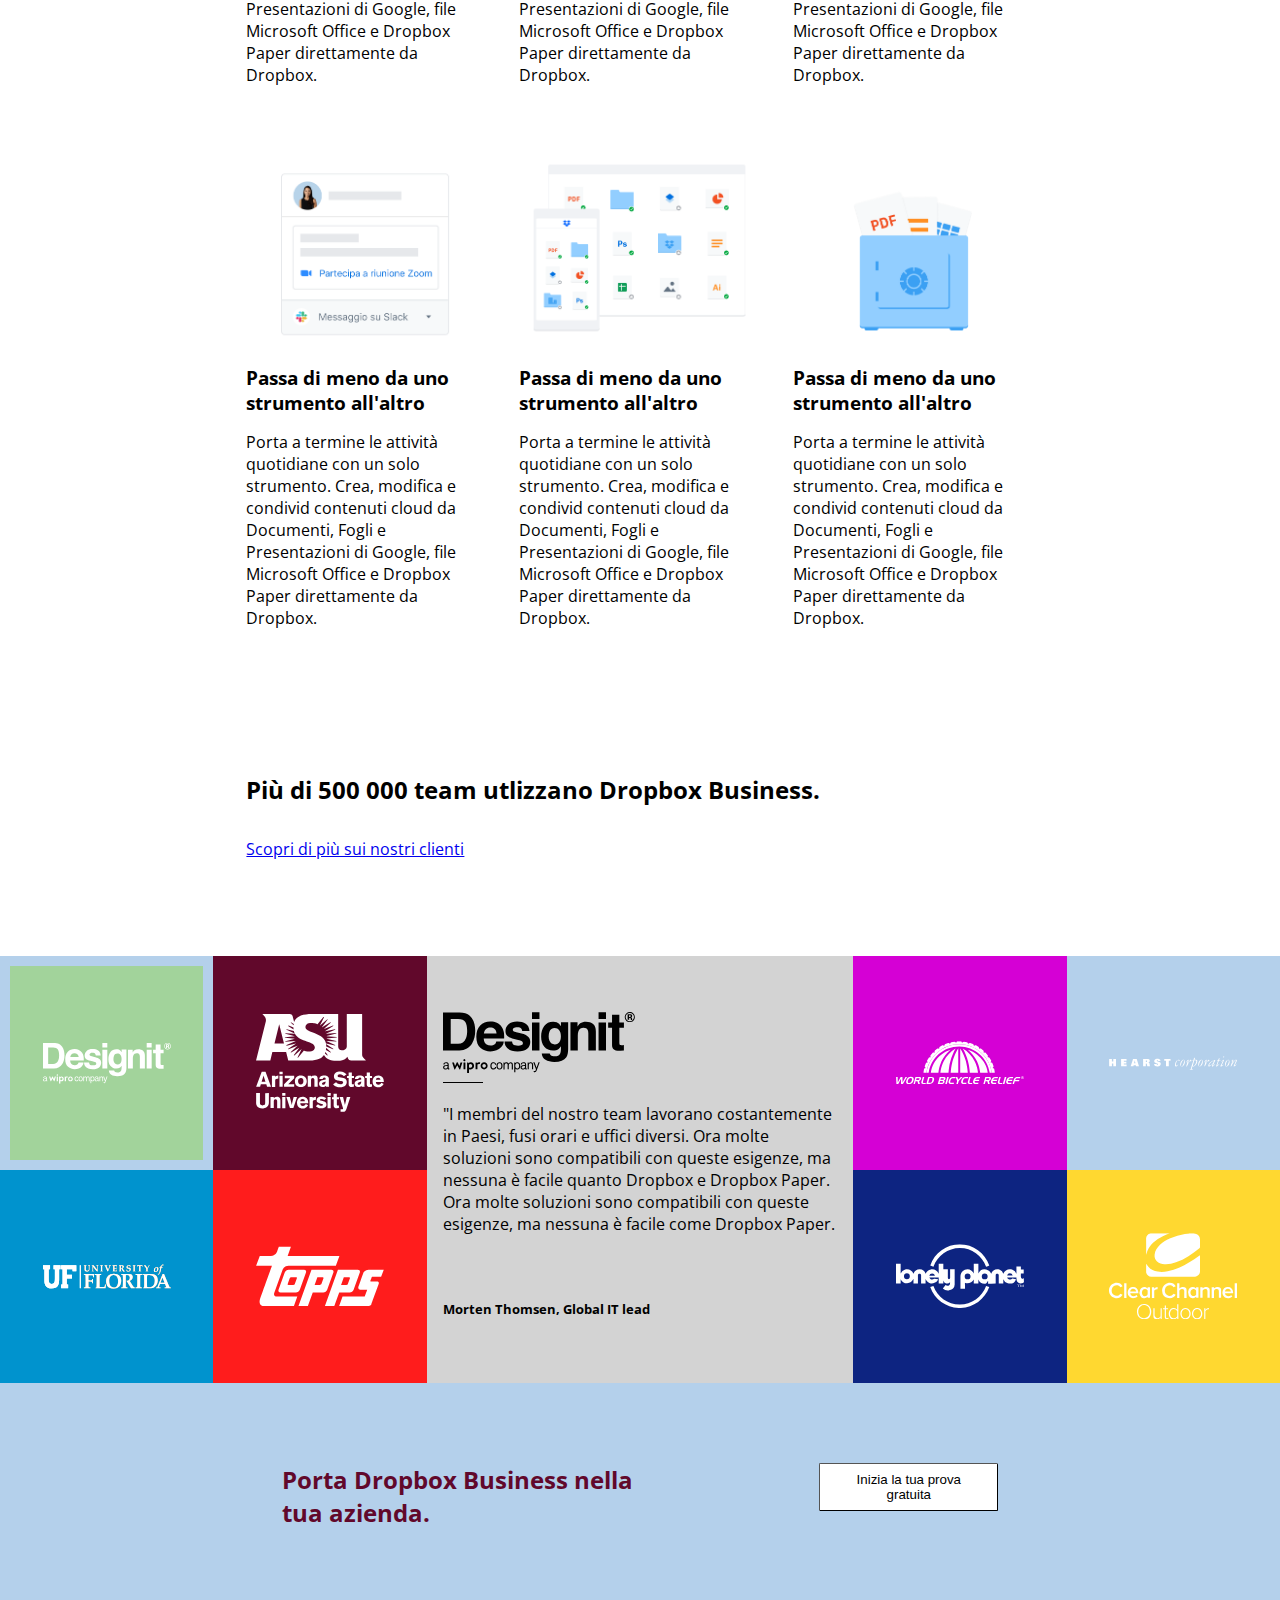
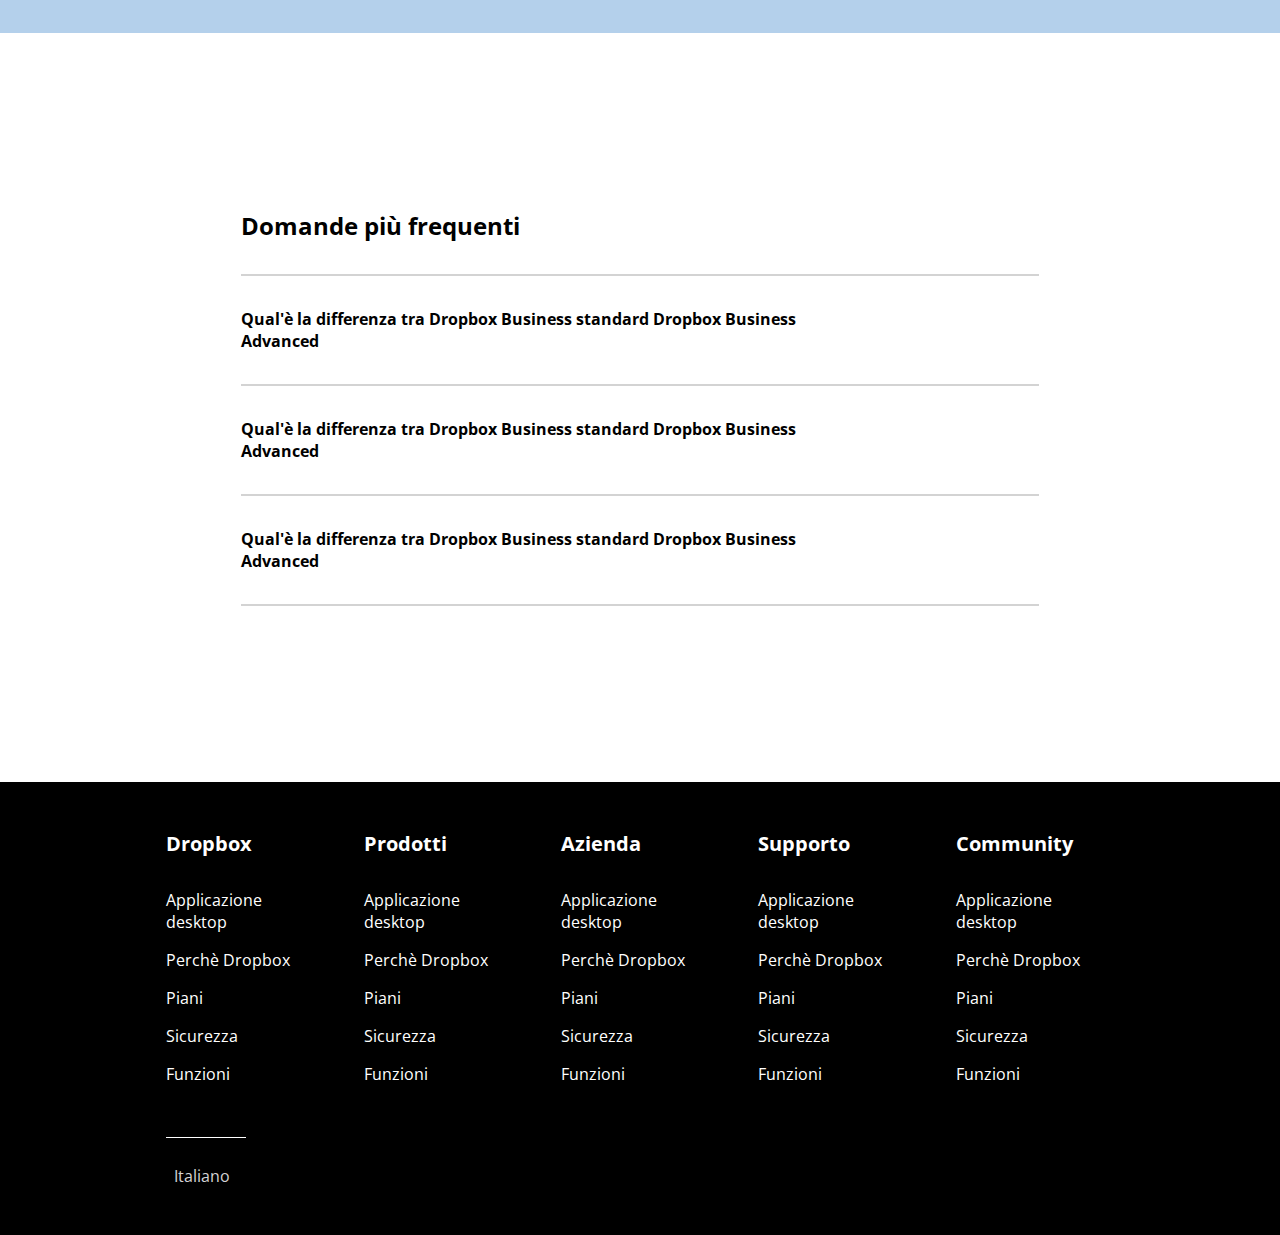
==== commit caa1ad6b: "header text vertically centered" ====
--- a/index.html
+++ b/index.html
@@ -286,7 +286,7 @@
                 <section>
                     <div class="partner">
                         <div class="row">
-                            <img class="col_8" src="/assets/img/partner.png" alt="">
+                            <img class="col_8" src="./assets/img/partner.png" alt="">
                             <div class="partner_info col_4">
                                 <h3>Entra in contatto con un partner dropbox</h3>
                                 <p>Trova un partner Dropbox e HelloSign di fiducia. Ottieni le soluzioni e i servizi
@@ -303,7 +303,7 @@
 
                     <div class="row wrap">
                         <div class="col_4">
-                            <img src="/assets/img/business-feature-switching-tools.png" alt="">
+                            <img src="./assets/img/business-feature-switching-tools.png" alt="">
                             <h3>Passa di meno da uno strumento all'altro</h3>
                             <p>Porta a termine le attività quotidiane con un solo strumento. Crea, modifica e condivid
                                 contenuti cloud da Documenti, Fogli e Presentazioni di Google, file Microsoft Office e
@@ -311,7 +311,7 @@
                         </div>
 
                         <div class="col_4">
-                            <img src="/assets/img/business-feature-send-files-it.png" alt="">
+                            <img src="./assets/img/business-feature-send-files-it.png" alt="">
                             <h3>Passa di meno da uno strumento all'altro</h3>
                             <p>Porta a termine le attività quotidiane con un solo strumento. Crea, modifica e condivid
                                 contenuti cloud da Documenti, Fogli e Presentazioni di Google, file Microsoft Office e
@@ -319,7 +319,7 @@
                         </div>
 
                         <div class="col_4">
-                            <img src="/assets/img/business-feature-coordinate-it.png" alt="">
+                            <img src="./assets/img/business-feature-coordinate-it.png" alt="">
                             <h3>Passa di meno da uno strumento all'altro</h3>
                             <p>Porta a termine le attività quotidiane con un solo strumento. Crea, modifica e condivid
                                 contenuti cloud da Documenti, Fogli e Presentazioni di Google, file Microsoft Office e
@@ -327,7 +327,7 @@
                         </div>
 
                         <div class="col_4">
-                            <img src="/assets/img/business-feature-integrations-it.png" alt="">
+                            <img src="./assets/img/business-feature-integrations-it.png" alt="">
                             <h3>Passa di meno da uno strumento all'altro</h3>
                             <p>Porta a termine le attività quotidiane con un solo strumento. Crea, modifica e condivid
                                 contenuti cloud da Documenti, Fogli e Presentazioni di Google, file Microsoft Office e
@@ -335,7 +335,7 @@
                         </div>
 
                         <div class="col_4">
-                            <img src="/assets/img/business-feature-multi-device.png" alt="">
+                            <img src="./assets/img/business-feature-multi-device.png" alt="">
                             <h3>Passa di meno da uno strumento all'altro</h3>
                             <p>Porta a termine le attività quotidiane con un solo strumento. Crea, modifica e condivid
                                 contenuti cloud da Documenti, Fogli e Presentazioni di Google, file Microsoft Office e
@@ -343,7 +343,7 @@
                         </div>
 
                         <div class="col_4">
-                            <img src="/assets/img/business-feature-security.png" alt="">
+                            <img src="./assets/img/business-feature-security.png" alt="">
                             <h3>Passa di meno da uno strumento all'altro</h3>
                             <p>Porta a termine le attività quotidiane con un solo strumento. Crea, modifica e condivid
                                 contenuti cloud da Documenti, Fogli e Presentazioni di Google, file Microsoft Office e
@@ -368,19 +368,19 @@
         <div class="partner_logos_left">
 
             <div class="design box">
-                <img src="/assets/img/designit.svg" alt="">
+                <img src="./assets/img/designit.svg" alt="">
             </div>
 
             <div class="arizona box">
-                <img src="/assets/img/arizona_state_university.svg" alt="">
+                <img src="./assets/img/arizona_state_university.svg" alt="">
             </div>
 
             <div class="florida box">
-                <img src="/assets/img/university_of_florida.svg" alt="">
+                <img src="./assets/img/university_of_florida.svg" alt="">
             </div>
 
             <div class="topps box">
-                <img src="/assets/img/topps.svg" alt="">
+                <img src="./assets/img/topps.svg" alt="">
             </div>
 
         </div>
@@ -388,7 +388,7 @@
         <div class="designit_central">
 
             <div class="designit_logo">
-                <img src="/assets/img/designit.svg" alt="">
+                <img src="./assets/img/designit.svg" alt="">
             </div>
 
             <p>"I membri del nostro team lavorano costantemente in Paesi, fusi orari e uffici diversi. Ora molte
@@ -401,19 +401,19 @@
         <div class="partner_logos_right">
 
             <div class="bicycle box">
-                <img src="/assets/img/world_bicycle_relief.svg" alt="">
+                <img src="./assets/img/world_bicycle_relief.svg" alt="">
             </div>
 
             <div class="hearst box">
-                <img src="/assets/img/hearst_corp.svg" alt="">
+                <img src="./assets/img/hearst_corp.svg" alt="">
             </div>
 
             <div class="lonely box">
-                <img src="/assets/img/lonely_planet.svg" alt="">
+                <img src="./assets/img/lonely_planet.svg" alt="">
             </div>
 
             <div class="clear box">
-                <img src="/assets/img/clear_channel.svg" alt="">
+                <img src="./assets/img/clear_channel.svg" alt="">
             </div>
 
         </div>
--- a/assets/style.css
+++ b/assets/style.css
@@ -52,6 +52,7 @@
     display: flex;
     flex-wrap: nowrap;
     justify-content: space-between;
+    align-items: center;
 }
 
 img {
@@ -65,14 +66,12 @@
 }
 
 header img {
-    height: 1.2rem;
     vertical-align: middle;
     margin-right: 0.5rem;
 }
 
 header a {
     margin-right: 0.5rem;
-    height: 100%;
     text-decoration: none;
     vertical-align: middle;
     color: var(--black-text);
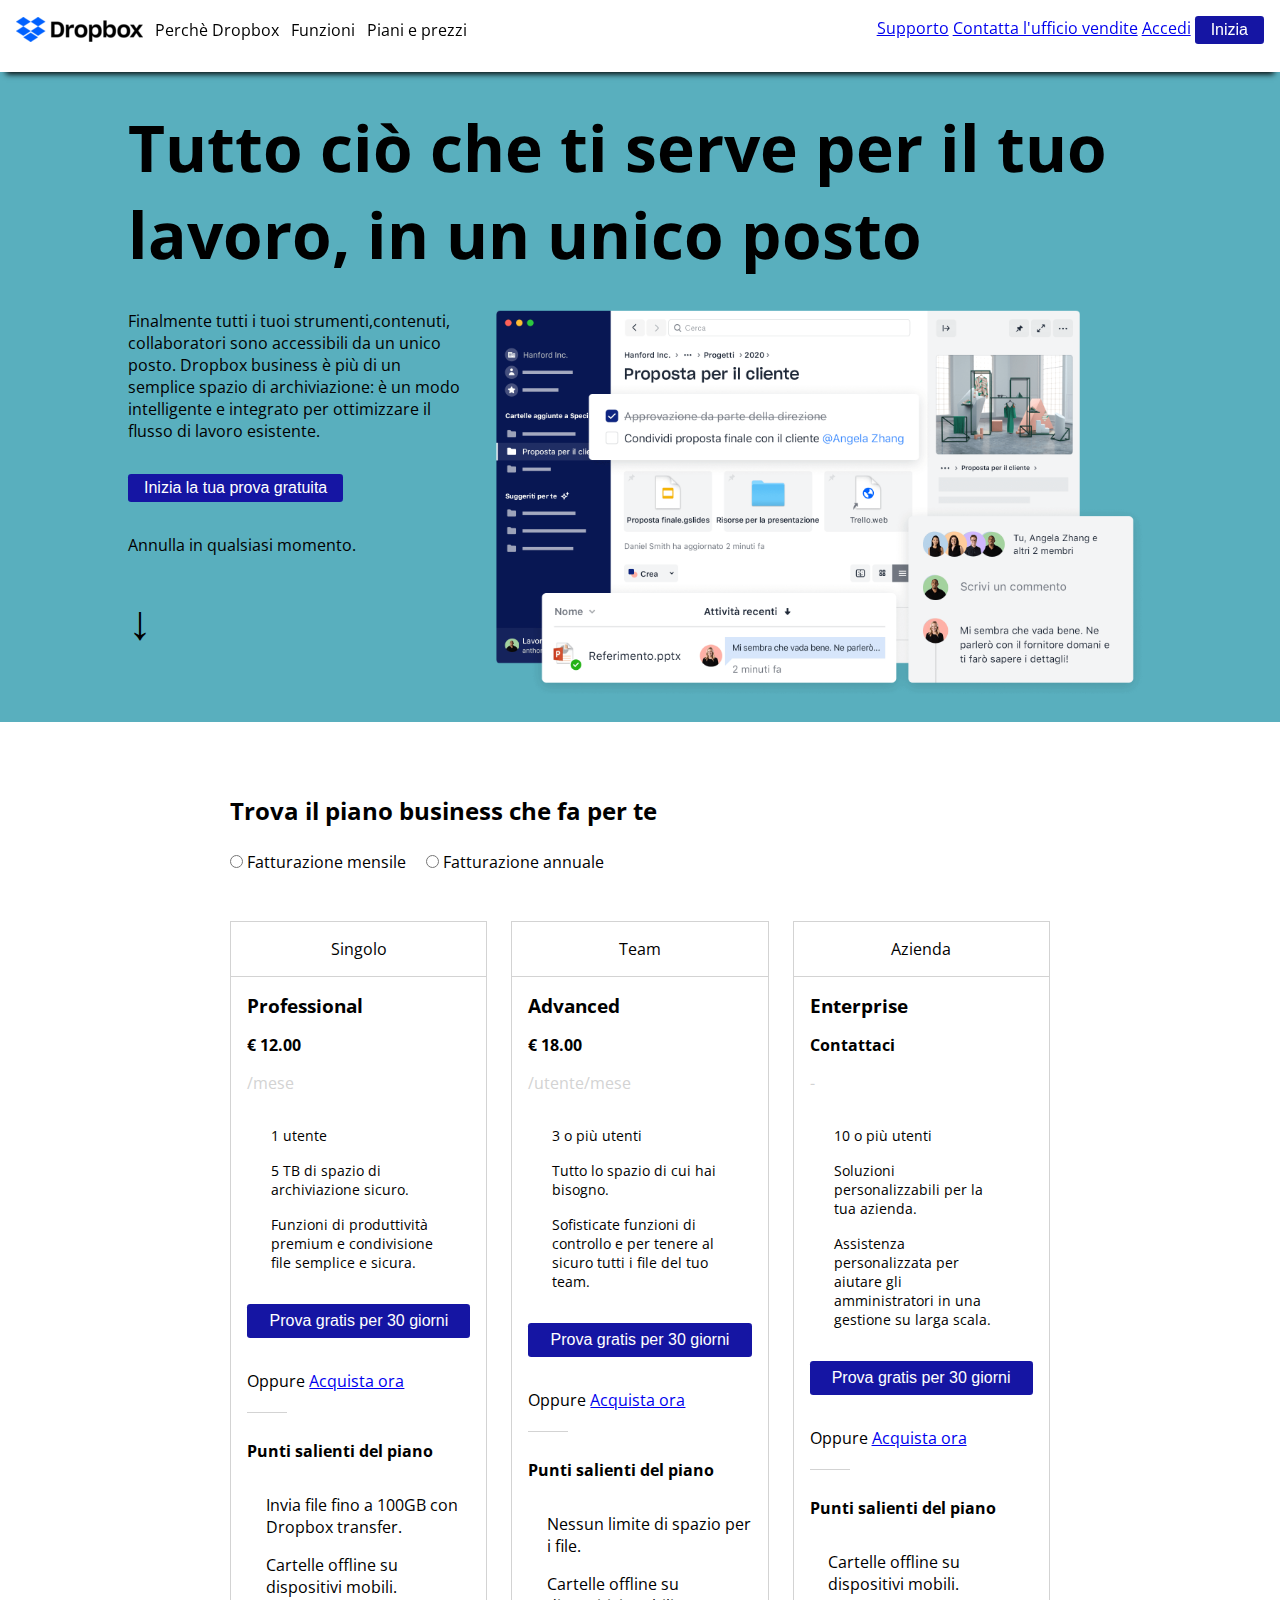
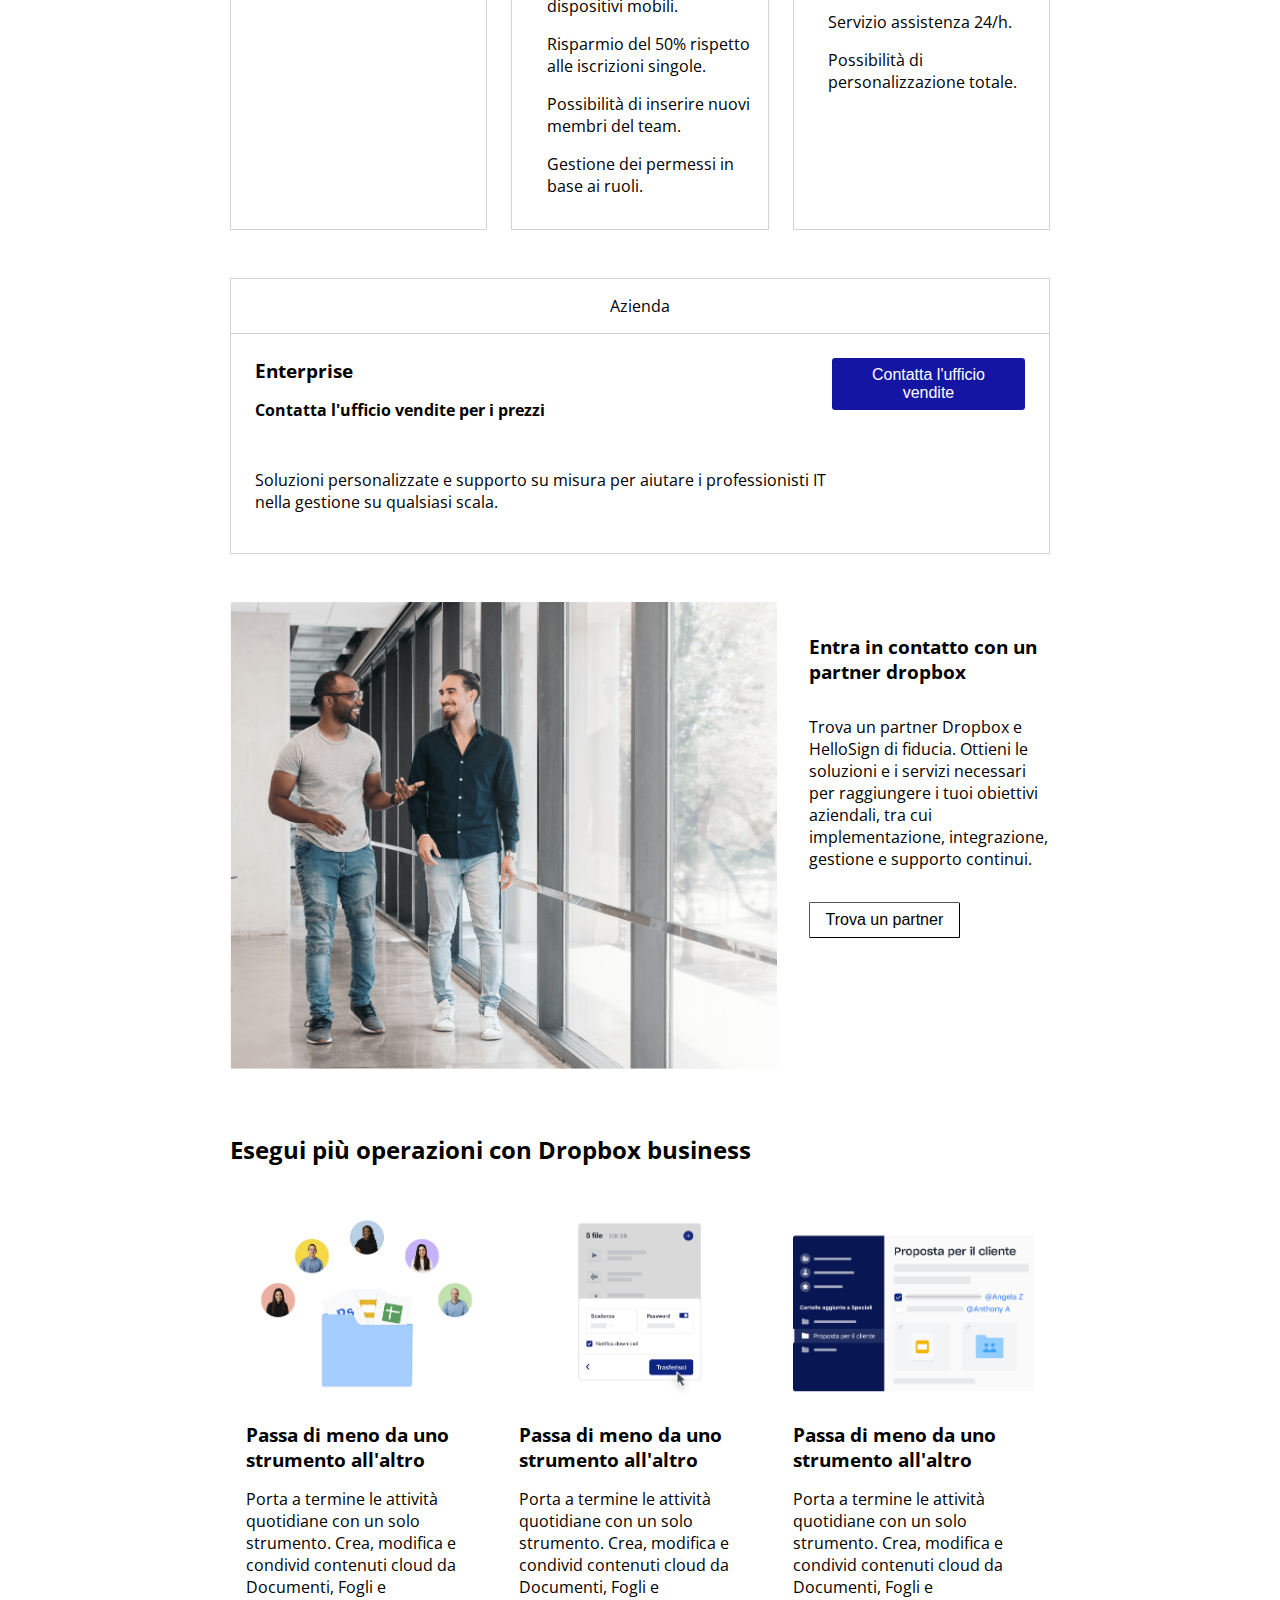
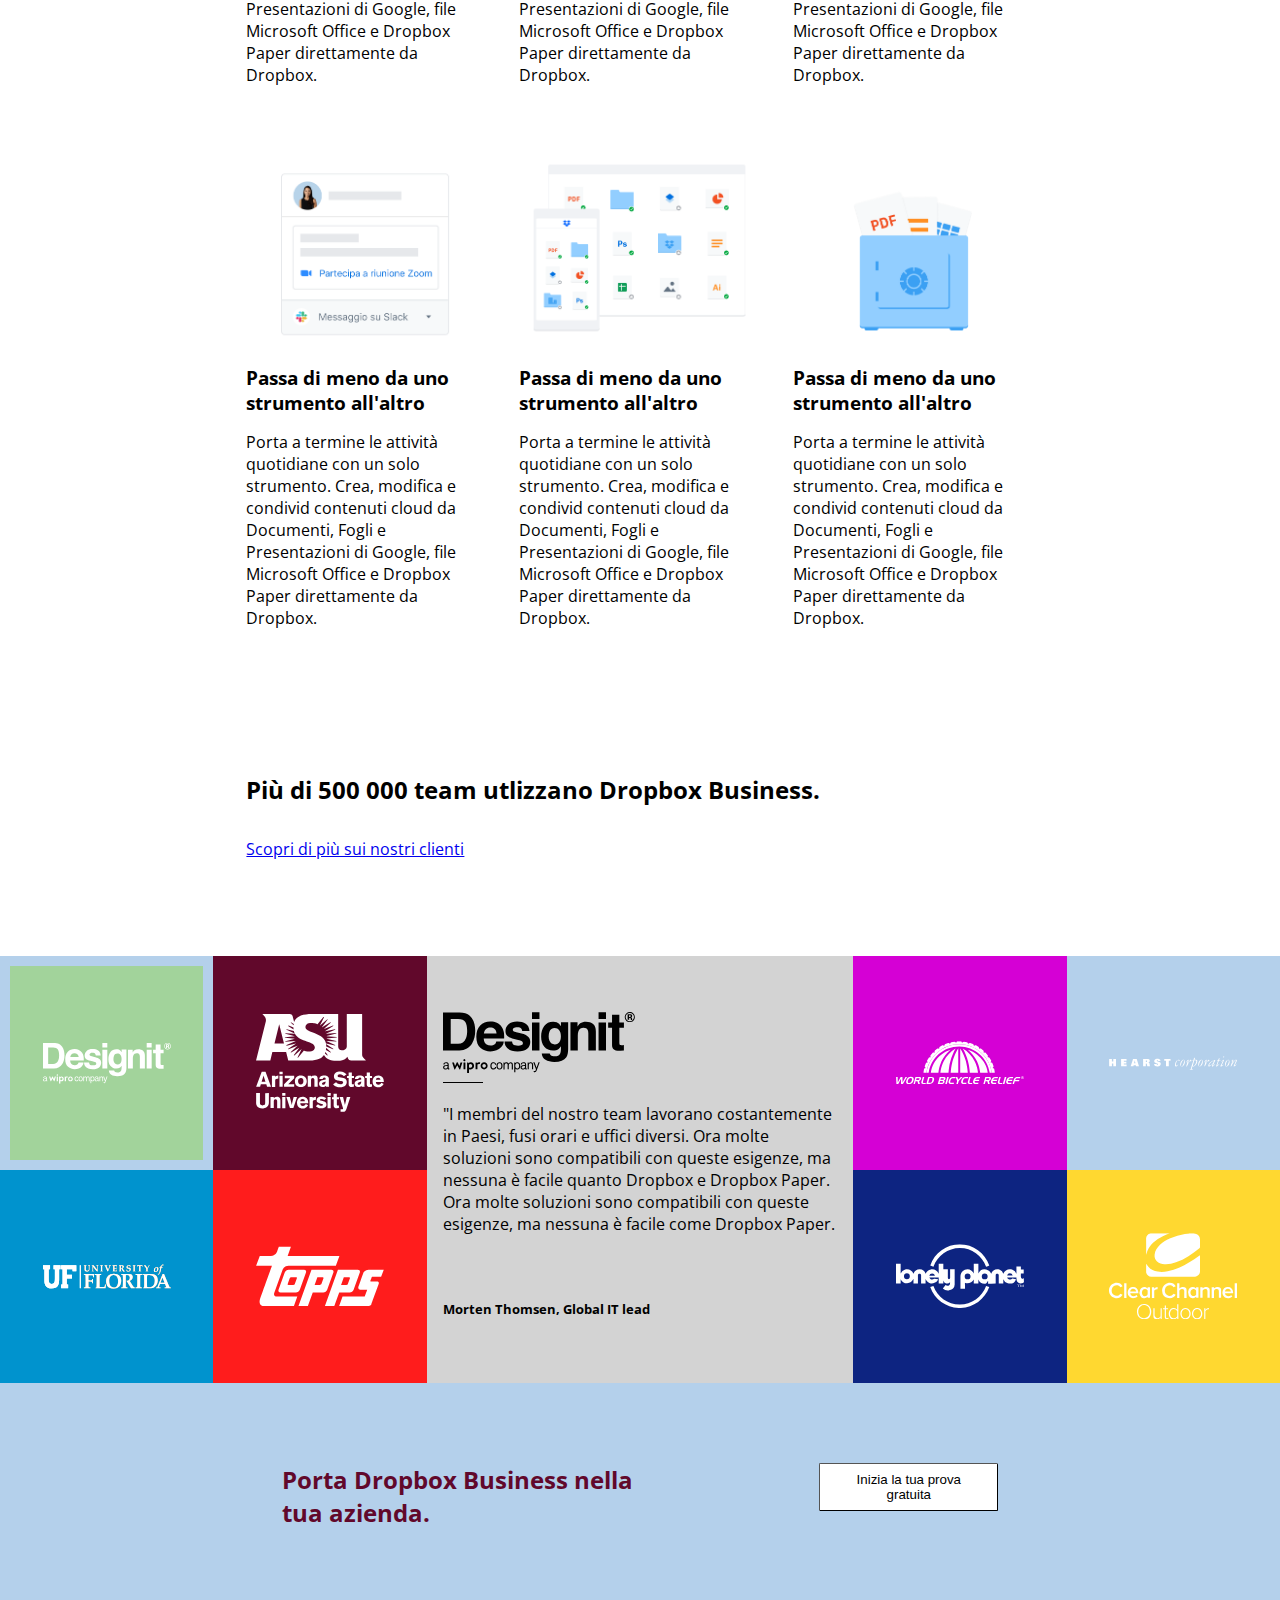
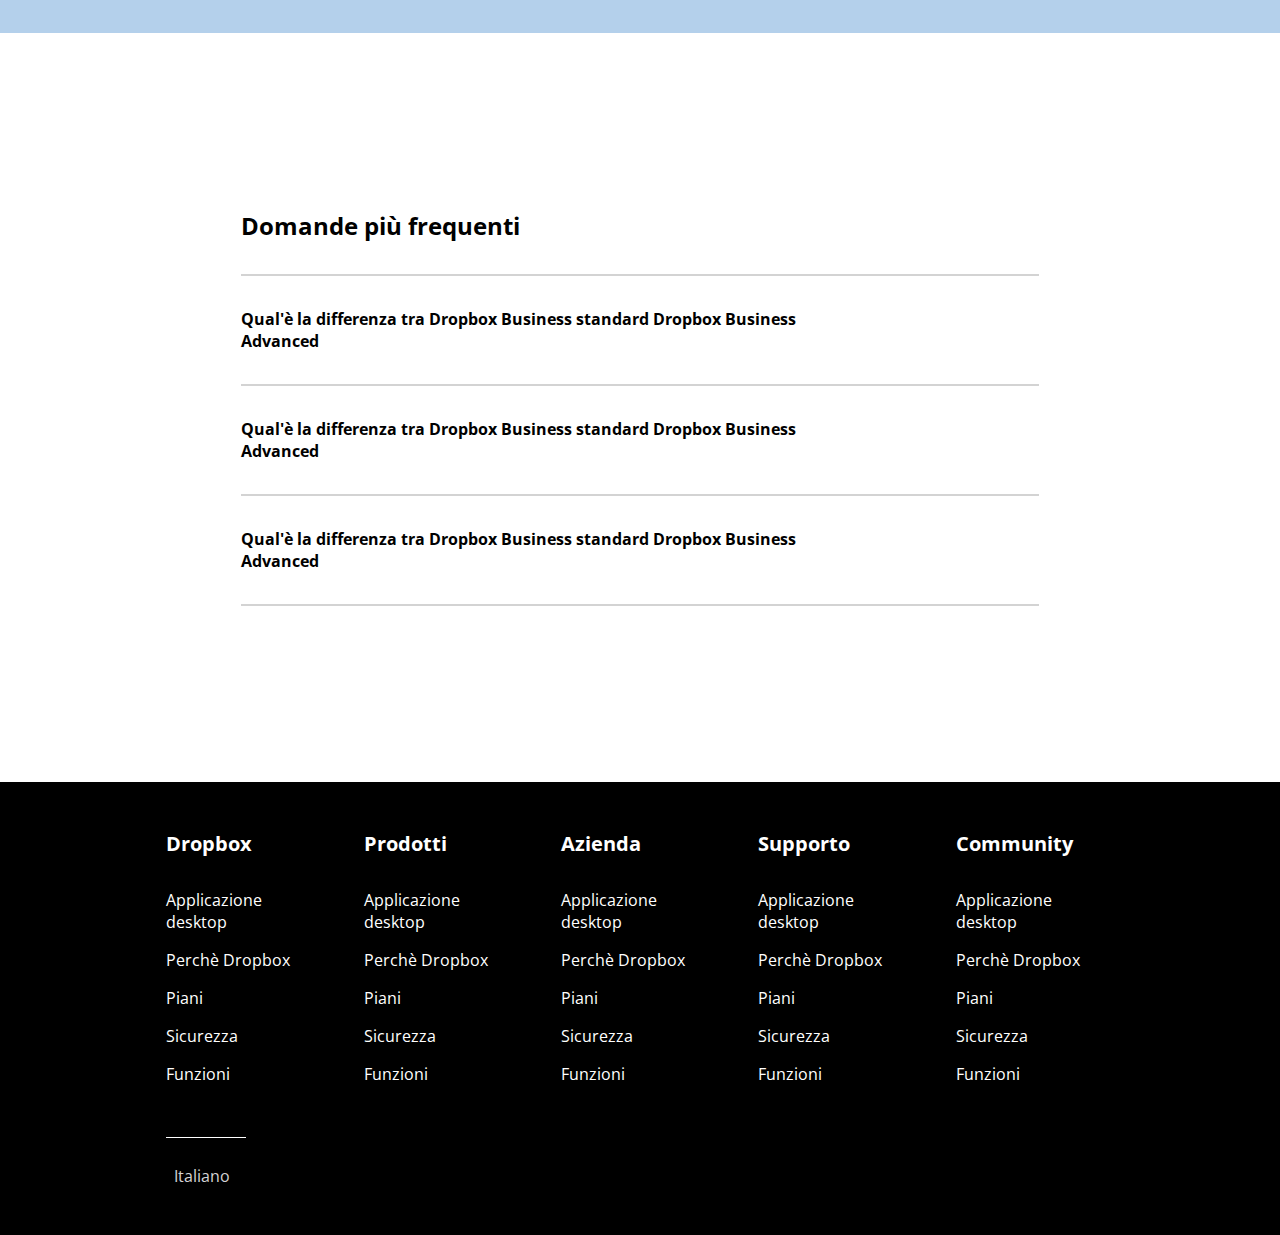
==== commit ce940a16: "first link dropdown menù" ====
--- a/index.html
+++ b/index.html
@@ -20,21 +20,42 @@
 
 <body>
 
+    <!-- header start -->
     <header>
 
         <div class="flex">
+
+            <!-- left links and logo dropbox -->
 
             <div class="left_link">
                 <img src="./assets/img/logo-small.png" alt="logo dropbox, scatola aperta di colore blu">
-                <a href="#">Perchè Dropbox</a>
-                <a href="#">Funzioni</a>
-                <a href="#">Piani e prezzi</a>
-            </div>
+                <div class="dropdown">
+                    <a href="#" class="fixed_link">Perchè Dropbox</a>
+                    <div class="dropdown-content">
+                        <ul>
+                            <li><strong>Panoramica</strong></li>
+                            <li class="item"><a href="#" class="droplink">Ispirati</a></li>
+                            <li class="item"><a href="#" class="droplink">Cosa dicono i clienti</a></li>
+                            <li class="item"><a href="#" class="droplink">Integrazione di app</a></li>
+                            <li class="item"><a href="#" class="droplink">Risorse</a></li>
+                        </ul>
+                    </div>
+                </div>
+                <div class="dropdown">
+                    <a href="#">Funzioni</a>
+                </div>
+                <div class="dropdown">
+                    <a href="#">Piani e prezzi</a>
+                </div>
+
+            </div>
+
+            <!-- right links and button start -->
 
             <div class="right_link">
-                <a href="#">Supporto</a>
-                <a href="#">Contatta l'ufficio vendite</a>
-                <a href="#">Accedi</a>
+                <a href="#" class="fixed_link">Supporto</a>
+                <a href="#" class="fixed_link">Contatta l'ufficio vendite</a>
+                <a href="#" class="fixed_link">Accedi</a>
                 <button>Inizia</button>
             </div>
 
@@ -42,7 +63,13 @@
 
     </header>
 
+    <!-- header end -->
+
+    <!-- main start -->
+
     <main>
+
+        <!-- first section jumbo -->
 
         <section class="bg_aqua">
             <div class="container pad_top">
@@ -65,7 +92,7 @@
 
         </section>
 
-
+        <!-- section business plan column -->
         <div class="container" id="start_point">
             <div class="content">
                 <section>
@@ -363,7 +390,13 @@
 
     </main>
 
+    <!-- main end -->
+
+    <!-- partner logos and opinions -->
+
     <div class="logos_flex">
+
+        <!-- left boxes logos -->
 
         <div class="partner_logos_left">
 
@@ -384,6 +417,8 @@
             </div>
 
         </div>
+
+        <!-- central boxes logo -->
 
         <div class="designit_central">
 
@@ -398,6 +433,8 @@
 
         </div>
 
+        <!-- right boxes logos -->
+
         <div class="partner_logos_right">
 
             <div class="bicycle box">
@@ -419,6 +456,8 @@
         </div>
 
     </div>
+
+    <!-- banner -->
 
     <div class="banner">
 
@@ -439,6 +478,8 @@
         </div>
 
     </div>
+
+    <!-- section FAQ -->
 
     <div class="faq">
         <div class="container">
@@ -504,6 +545,8 @@
             </div>
         </div>
     </div>
+
+    <!-- footer start -->
 
     <footer id="site_footer">
         <div class="container">
@@ -554,6 +597,8 @@
                 </div>
             </div>
 
+            <!-- language settings -->
+
             <div id="language">
                 <i class="fa-solid fa-globe"></i>
                 <span>Italiano</span>
@@ -562,6 +607,8 @@
         </div>
     </footer>
 
+    <!-- footer end -->
+
 </body>
 
 </html>--- a/assets/style.css
+++ b/assets/style.css
@@ -30,6 +30,8 @@
     --link-hover: aqua;
 }
 
+/* #region utilities  */
+
 header {
     height: 8vh;
     width: 100%;
@@ -40,8 +42,8 @@
     background-color: white;
     font-family: 'Open Sans', sans-serif;
     -webkit-box-shadow: 0 8px 6px -6px black;
-	   -moz-box-shadow: 0 8px 6px -6px black;
-	        box-shadow: 0 8px 6px -6px black;
+    -moz-box-shadow: 0 8px 6px -6px black;
+    box-shadow: 0 8px 6px -6px black;
 }
 
 body {
@@ -65,21 +67,130 @@
     clear: both;
 }
 
+main {
+    font-family: 'Open Sans', sans-serif;
+
+}
+
+.container {
+    width: 80%;
+    margin: auto;
+}
+
+.content {
+    width: 80%;
+    margin: auto;
+}
+
+.row {
+    display: flex;
+    flex-wrap: wrap;
+}
+
+.wrap {
+    flex-wrap: wrap;
+}
+
+.ban {
+    justify-content: space-between;
+}
+
+.col_1 {
+    width: calc((100% / 12) * 1);
+}
+
+.col_2 {
+    width: calc((100% / 12) * 2);
+}
+
+.col_3 {
+    width: calc((100% / 12) * 3);
+}
+
+.col_4 {
+    width: calc((100% / 12) * 4);
+}
+
+.col_6 {
+    width: calc((100% / 12) * 6);
+}
+
+.col_8 {
+    width: calc((100% / 12) * 8);
+}
+
+.col_9 {
+    width: calc((100% / 12) * 9);
+}
+
+.col_11 {
+    width: calc((100% / 12) * 11);
+}
+
+/* #endregion utilities */
+
+/* #region header style */
+.bg_aqua {
+    background-color: var(--bg-aqua);
+    height: 650px;
+}
+
 header img {
     vertical-align: middle;
     margin-right: 0.5rem;
 }
 
-header a {
+.dropdown {
+    position: relative;
+    display: inline-block;
+}
+
+
+.dropdown-content {
+    display: none;
+    position: absolute;
+    background-color: var(--bg-white);
+    box-shadow: 0px 8px 16px 0px rgba(0, 0, 0, 0.2);
+    z-index: 1;
+    min-width: 200px;
+    padding-bottom: 0.5rem;
+}
+
+.dropdown:hover .dropdown-content {
+    display: block;
+}
+
+.dropdown a {
     margin-right: 0.5rem;
     text-decoration: none;
     vertical-align: middle;
     color: var(--black-text);
 }
 
-header a:hover {
-    border-bottom: 1px solid var(--basic-black);
+.fixed_link:hover {
     cursor: pointer;
+    color: var(--link-hover);
+    transition: 0.4s;
+}
+
+li {
+    list-style: none;
+    margin: auto;
+    height: 50px;
+    display: flex;
+    align-items: center;
+    justify-content: center;
+    width: 80%;
+}
+
+.item:hover {
+    background-color: #f9f9f9;
+}
+
+.droplink:hover {
+    color: rgb(69, 128, 222);
+    background-clip: text;
+    transition: .4s;
 }
 
 header button {
@@ -99,15 +210,9 @@
     transition: 0.5s;
 }
 
-main {
-    font-family: 'Open Sans', sans-serif;
-    
-}
-
-.bg_aqua {
-    background-color: var(--bg-aqua);
-    height: 650px;
-}
+/* #endregion header style */
+
+/* #region main style */
 
 main h1 {
     font-size: 4rem;
@@ -115,30 +220,12 @@
     margin-bottom: 2rem;
 }
 
-.container {
-    width: 80%;
-    margin: auto;
-}
-
-.row {
-    display: flex;
-    flex-wrap: wrap;
-}
-
 #start_point {
     padding-top: 8vh;
 }
 
 .pad_top {
     padding-top: 2rem;
-}
-
-.col_4 {
-    width: calc((100% / 12) * 4);
-}
-
-.col_8 {
-    width: calc((100% / 12) * 8);
 }
 
 .col_4 p {
@@ -170,11 +257,6 @@
     text-decoration: none;
 }
 
-.content {
-    width: 80%;
-    margin: auto;
-}
-
 .content h2 {
     margin-bottom: 1.5rem;
 }
@@ -185,10 +267,6 @@
 
 .input {
     margin-right: 1rem;
-}
-
-.col_3 {
-    width: calc((100% / 12) * 3);
 }
 
 .plan {
@@ -260,10 +338,6 @@
     transition: 0.5s;
 }
 
-.col_9 {
-    width: calc((100% / 12) * 9);
-}
-
 .plan_detail .col_9 {
     font-size: 0.9rem;
 }
@@ -271,14 +345,6 @@
 .recap {
     padding: 1rem;
     padding-top: 2rem;
-}
-
-.col_1 {
-    width: calc((100% / 12) * 1);
-}
-
-.col_11 {
-    width: calc((100% / 12) * 11);
 }
 
 .recap h4 {
@@ -322,7 +388,8 @@
     padding: 1.5rem;
 }
 
-.dtl_enterprise h3, .dtl_enterprise p {
+.dtl_enterprise h3,
+.dtl_enterprise p {
     margin-bottom: 1rem;
 }
 
@@ -330,6 +397,9 @@
     margin-bottom: 3rem;
 }
 
+/* #endregion main style */
+
+/* #region partner logos */
 .partner {
     margin-bottom: 4rem;
 }
@@ -339,7 +409,8 @@
     padding-top: 2rem;
 }
 
-.partner_info h3, .partner_info p {
+.partner_info h3,
+.partner_info p {
     margin-bottom: 2rem;
 }
 
@@ -358,10 +429,6 @@
     transition: 0.5s;
 }
 
-.wrap {
-    flex-wrap: wrap;
-}
-
 .wrap .col_4 {
     padding: 1rem;
 }
@@ -385,7 +452,9 @@
     display: flex;
 }
 
-.partner_logos_left, .designit_central, .partner_logos_right {
+.partner_logos_left,
+.designit_central,
+.partner_logos_right {
     display: flex;
     flex-wrap: wrap;
     width: calc((100% / 12) * 4);
@@ -399,7 +468,7 @@
 .box:before {
     content: "";
     display: block;
-    padding-top: 100%; 
+    padding-top: 100%;
 }
 
 .box img {
@@ -476,6 +545,10 @@
     background-color: var(--bg-clear);
 }
 
+/* #endregion partner logos */
+
+/* #region banner */
+
 .banner {
     background-color: var(--bg-banner);
     font-family: 'Open Sans', sans-serif;
@@ -503,14 +576,9 @@
     transition: 0.5s;
 }
 
-.col_6 {
-    width: calc((100% / 12) * 6);
-}
-
-.ban {
-    justify-content: space-between;
-}
-
+/* #endregion banner */
+
+/* #region FAQ  */
 .faq {
     margin-bottom: 10rem;
     padding: 1rem;
@@ -542,28 +610,28 @@
     transition: 0.5s;
 }
 
-.hidden_answer{
+.hidden_answer {
     display: none;
     margin-top: 2rem;
 }
-    
-.defbutton:focus + .hidden_answer{
+
+.defbutton:focus+.hidden_answer {
     display: block;
 }
 
-p ~ .hidbutton:focus {
+p~.hidbutton:focus {
     display: none;
 }
+
+/* #endregion FAQ */
+
+/* #region footer */
 
 #site_footer {
     background-color: var(--bg-black);
     color: var(--white-text);
     font-family: 'Open Sans', sans-serif;
     padding: 3rem;
-}
-
-.col_2 {
-    width: calc((100% / 12) * 2);
 }
 
 .foot:after {
@@ -614,4 +682,6 @@
 
 #language .fa-chevron-down {
     margin-left: 0.5rem;
-}+}
+
+/* #endregion footer */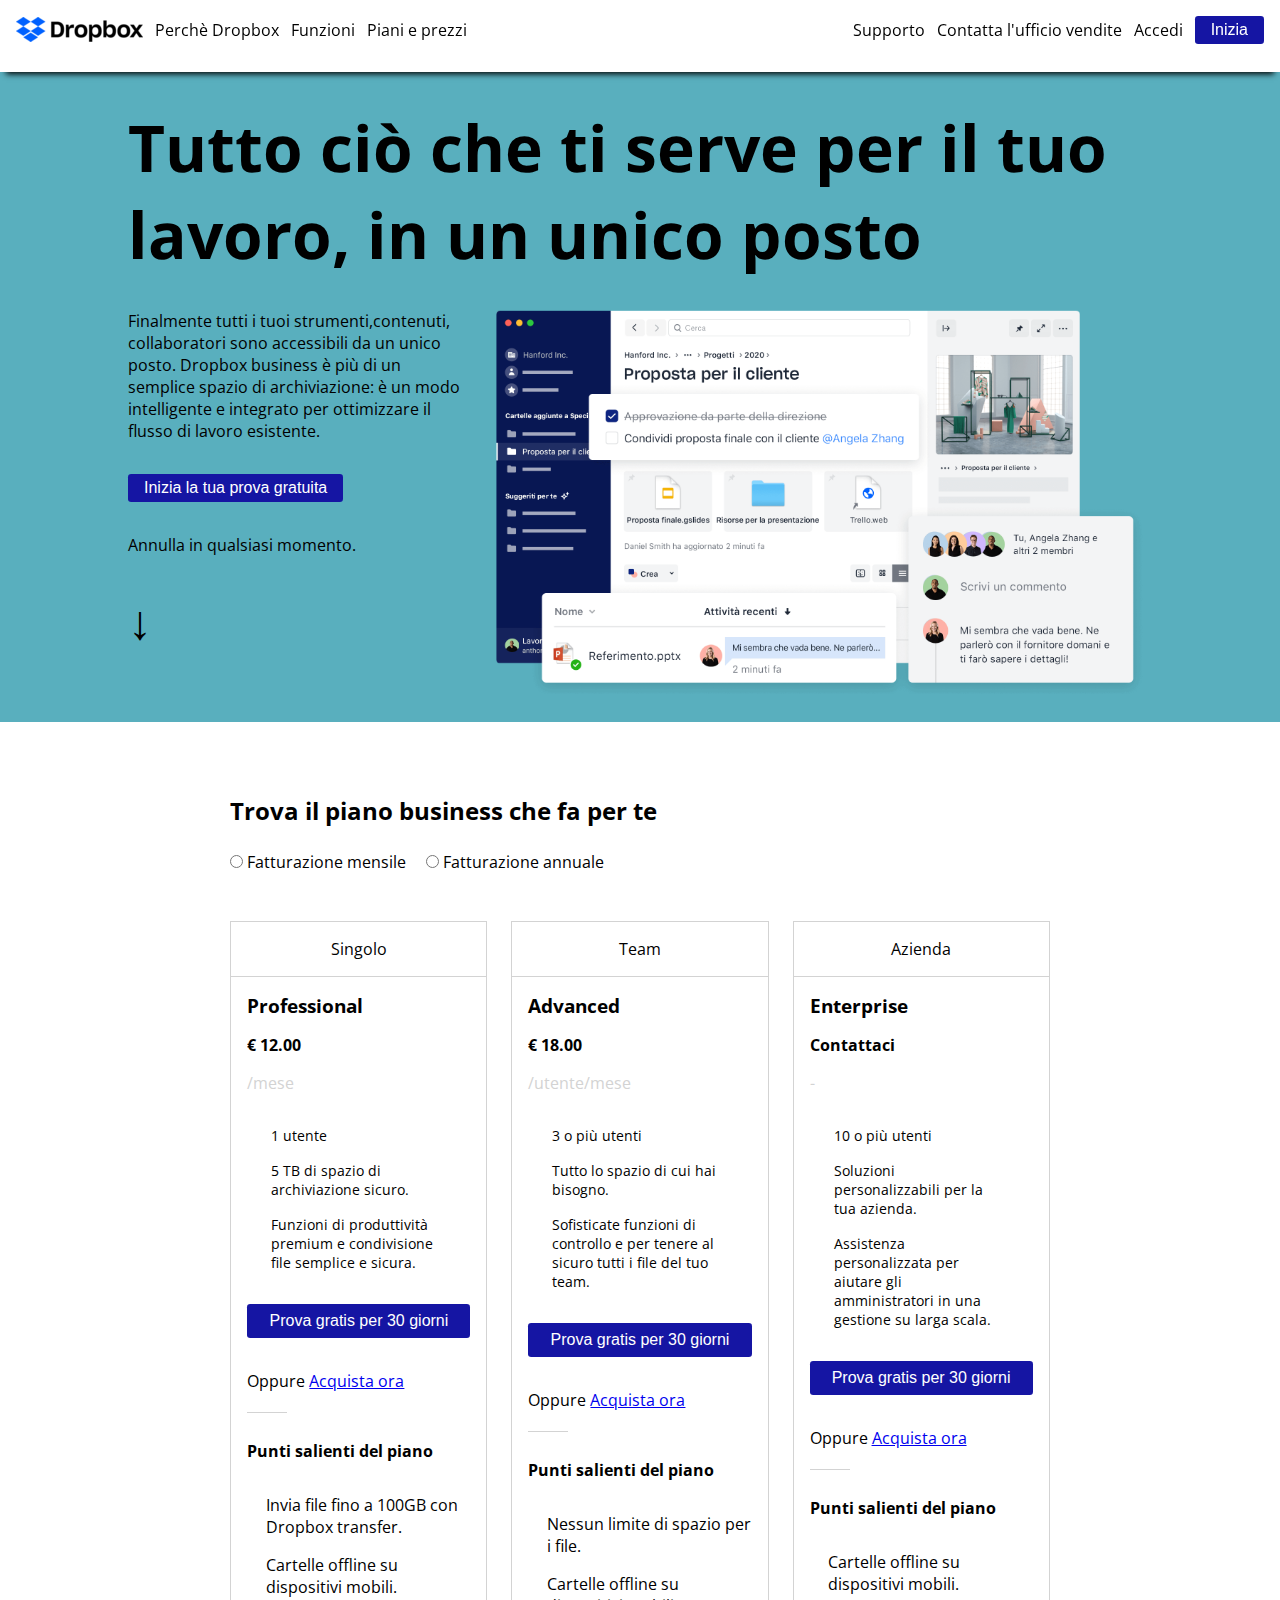
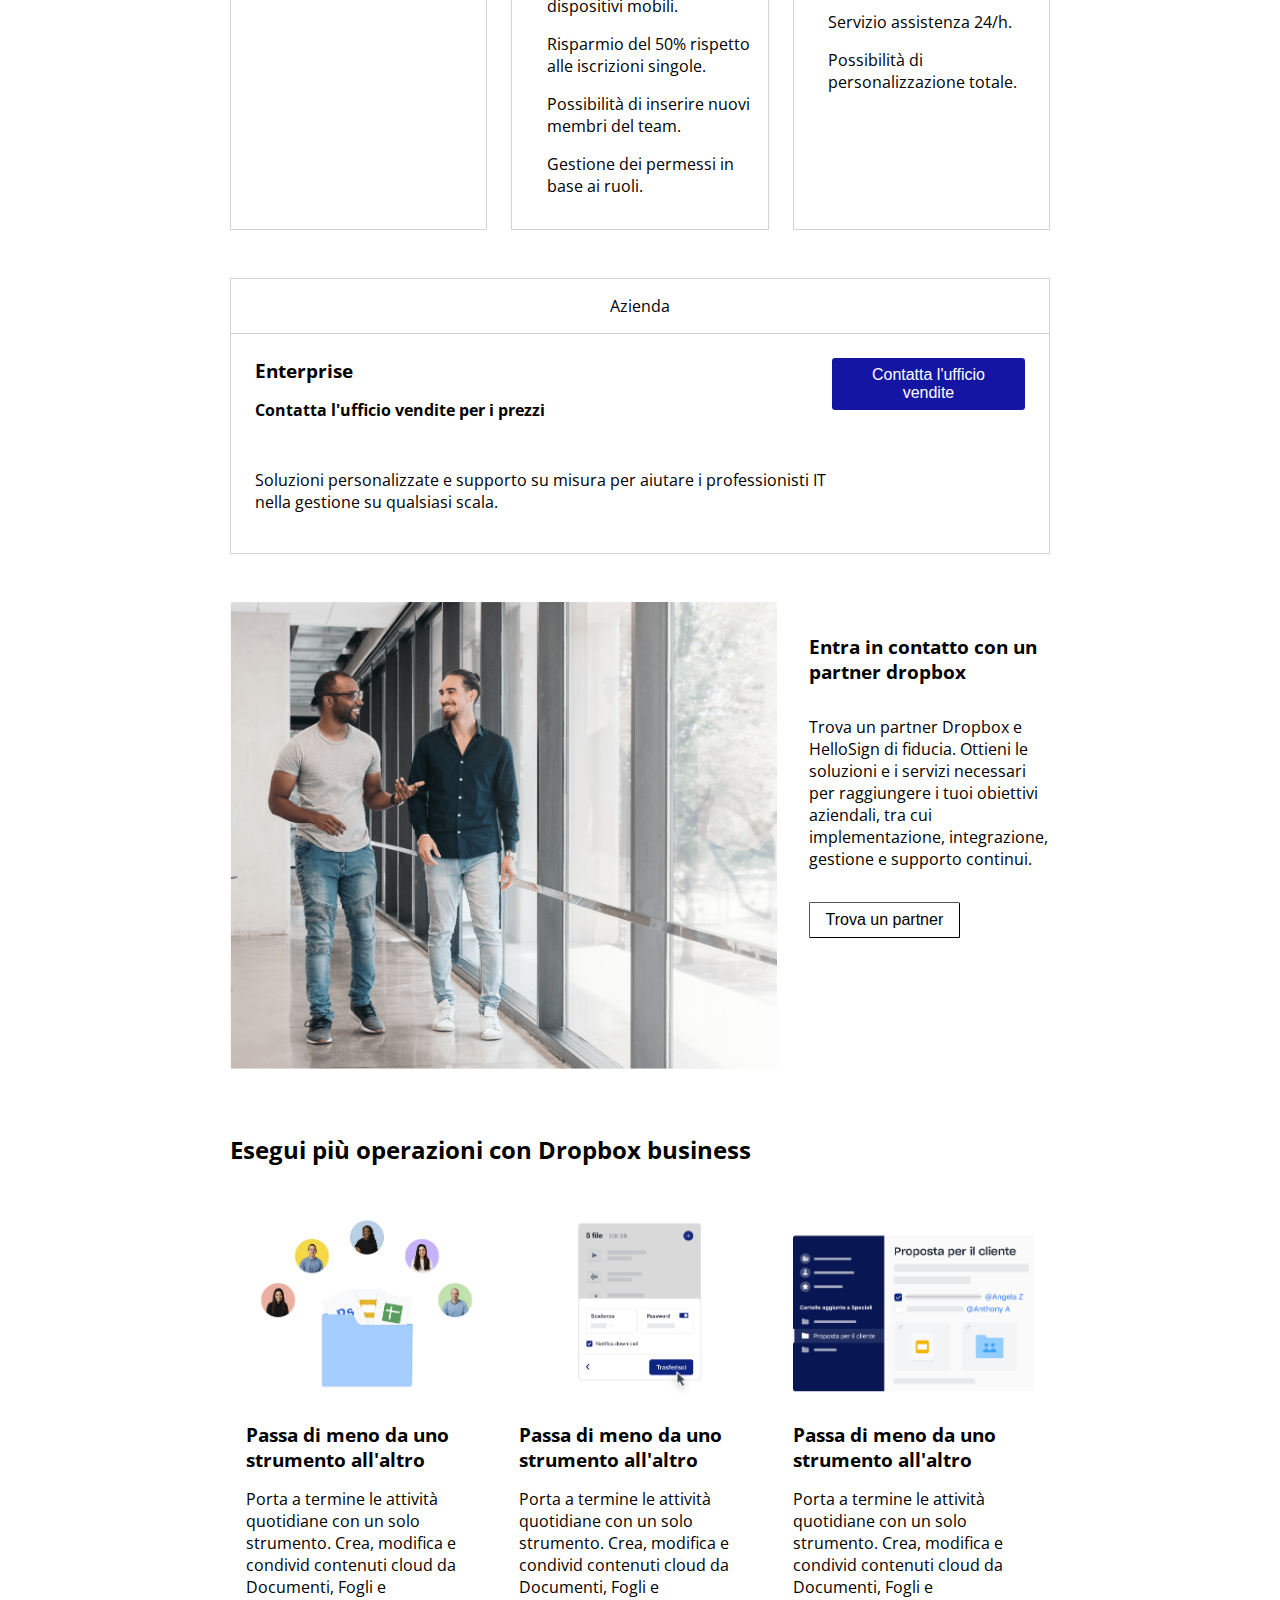
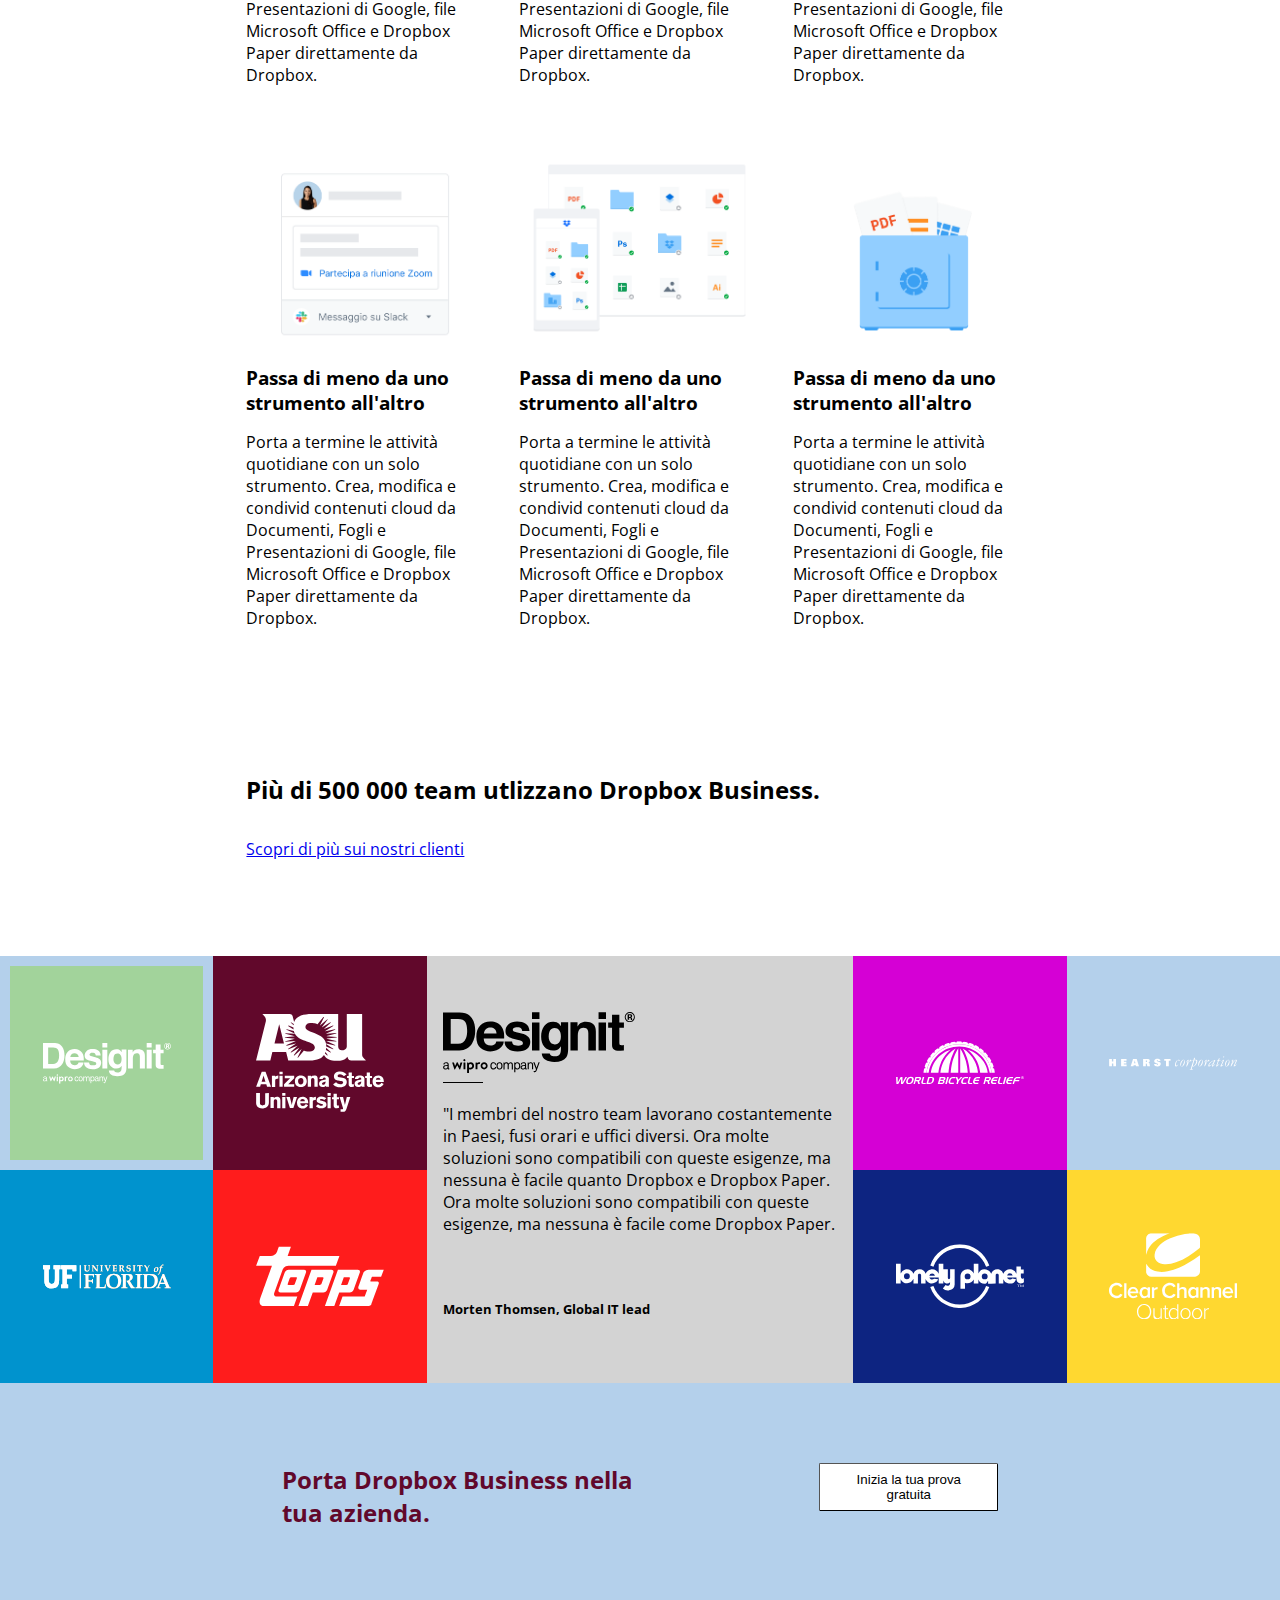
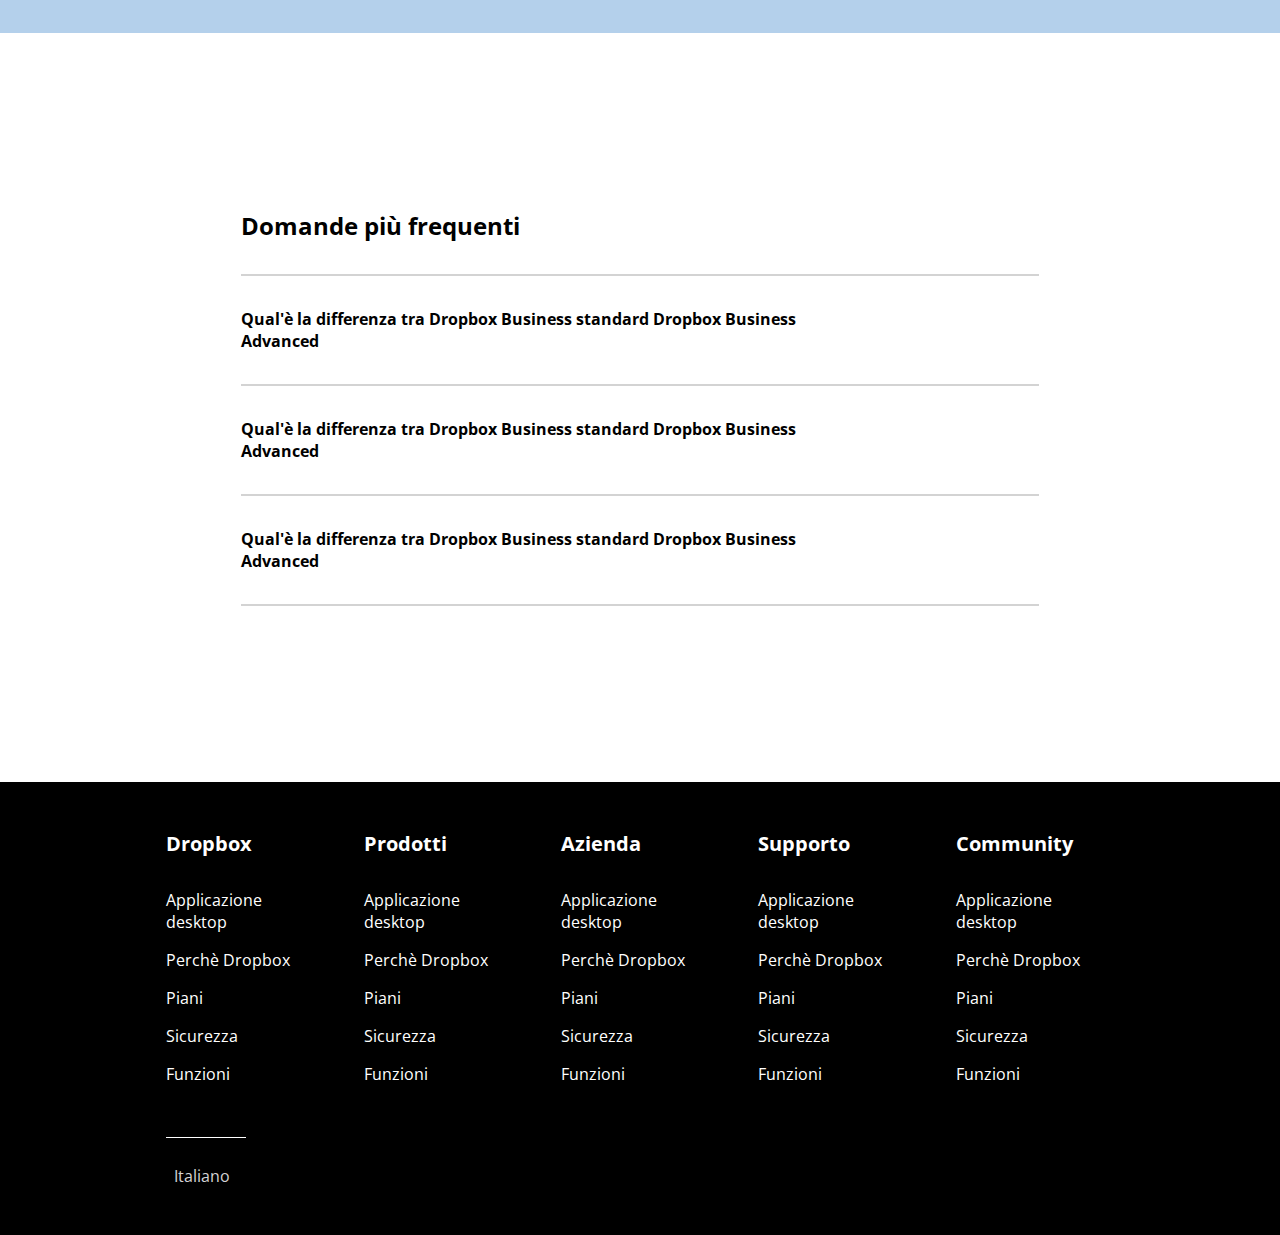
==== commit 7c223071: "dropdown windows complete" ====
--- a/index.html
+++ b/index.html
@@ -42,10 +42,27 @@
                     </div>
                 </div>
                 <div class="dropdown">
-                    <a href="#">Funzioni</a>
+                    <a href="#" class="fixed_link">Funzioni</a>
+                    <div class="dropdown-content">
+                        <ul>
+                            <li><strong>Lavora al meglio</strong></li>
+                            <li class="item"><a href="#" class="droplink">Condividi i file</a></li>
+                            <li class="item"><a href="#" class="droplink">Spazio di archiviazione</a></li>
+                            <li class="item"><a href="#" class="droplink">Proteggi i tuoi dati</a></li>
+                            <li class="item"><a href="#" class="droplink">Fai avanzare i tuoi lavori</a></li>
+                        </ul>
+                    </div>
                 </div>
                 <div class="dropdown">
-                    <a href="#">Piani e prezzi</a>
+                    <a href="#"class="fixed_link">Piani e prezzi</a>
+                    <div class="dropdown-content">
+                        <ul>
+                            <li><strong>Prezzi</strong></li>
+                            <li class="item"><a href="#start_point" class="droplink">Single user</a></li>
+                            <li class="item"><a href="#start_point" class="droplink">Business</a></li>
+                            <li class="item"><a href="#start_point" class="droplink">Business Advanced</a></li>
+                        </ul>
+                    </div>
                 </div>
 
             </div>
@@ -53,9 +70,32 @@
             <!-- right links and button start -->
 
             <div class="right_link">
-                <a href="#" class="fixed_link">Supporto</a>
-                <a href="#" class="fixed_link">Contatta l'ufficio vendite</a>
-                <a href="#" class="fixed_link">Accedi</a>
+                <div class="dropdown">
+                    <a href="#" class="fixed_link">Supporto</a>
+                    <div class="dropdown-content">
+                        <ul>
+                            <li><strong>Contatti</strong></li>
+                            <li class="item"><a href="#" class="droplink">Contact us through email</a></li>
+                            <li class="item"><a href="#" class="droplink">Contact us through phone number</a></li>
+                        </ul>
+                    </div>
+                </div>
+
+                <div class="dropdown">
+                    <a href="#" class="fixed_link">Contatta l'ufficio vendite</a>
+                    <div class="dropdown-content">
+                        <ul>
+                            <li><strong>Contatti</strong></li>
+                            <li class="item"><a href="#" class="droplink">Contact us through email</a></li>
+                            <li class="item"><a href="#" class="droplink">Contact us through phone number</a></li>
+                        </ul>
+                    </div>
+                </div>
+                
+                <div class="dropdown">
+                    <a href="#" class="fixed_link">Accedi</a>
+                </div>
+                
                 <button>Inizia</button>
             </div>
 
--- a/assets/style.css
+++ b/assets/style.css
@@ -28,6 +28,8 @@
     --bg-black: black;
     --bg-white: white;
     --link-hover: aqua;
+    --droplink-hover: rgb(69, 128, 222);
+    --droplink-bg: #f9f9f9;
 }
 
 /* #region utilities  */
@@ -152,8 +154,9 @@
     background-color: var(--bg-white);
     box-shadow: 0px 8px 16px 0px rgba(0, 0, 0, 0.2);
     z-index: 1;
-    min-width: 200px;
+    min-width:250px;
     padding-bottom: 0.5rem;
+    text-align: center;
 }
 
 .dropdown:hover .dropdown-content {
@@ -184,11 +187,11 @@
 }
 
 .item:hover {
-    background-color: #f9f9f9;
+    background-color: var(--droplink-bg);
 }
 
 .droplink:hover {
-    color: rgb(69, 128, 222);
+    color: var(--droplink-hover);
     background-clip: text;
     transition: .4s;
 }
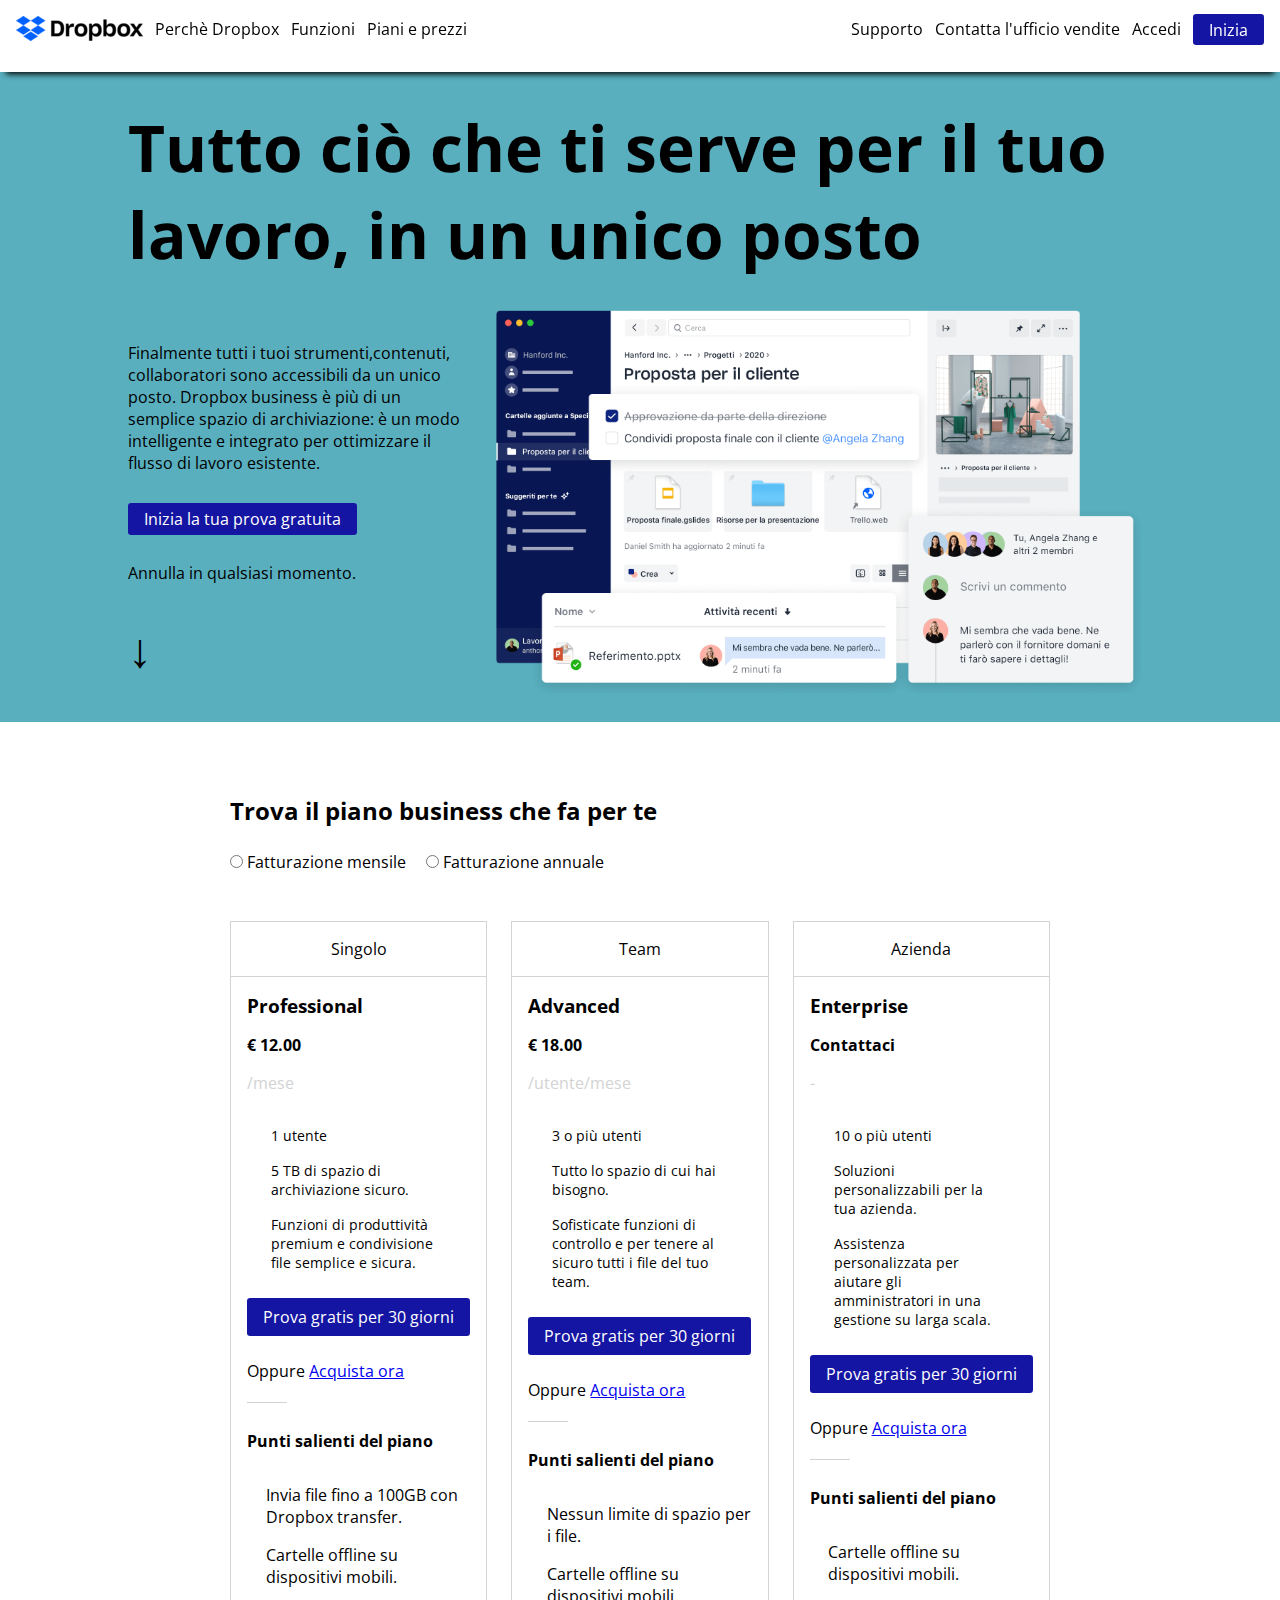
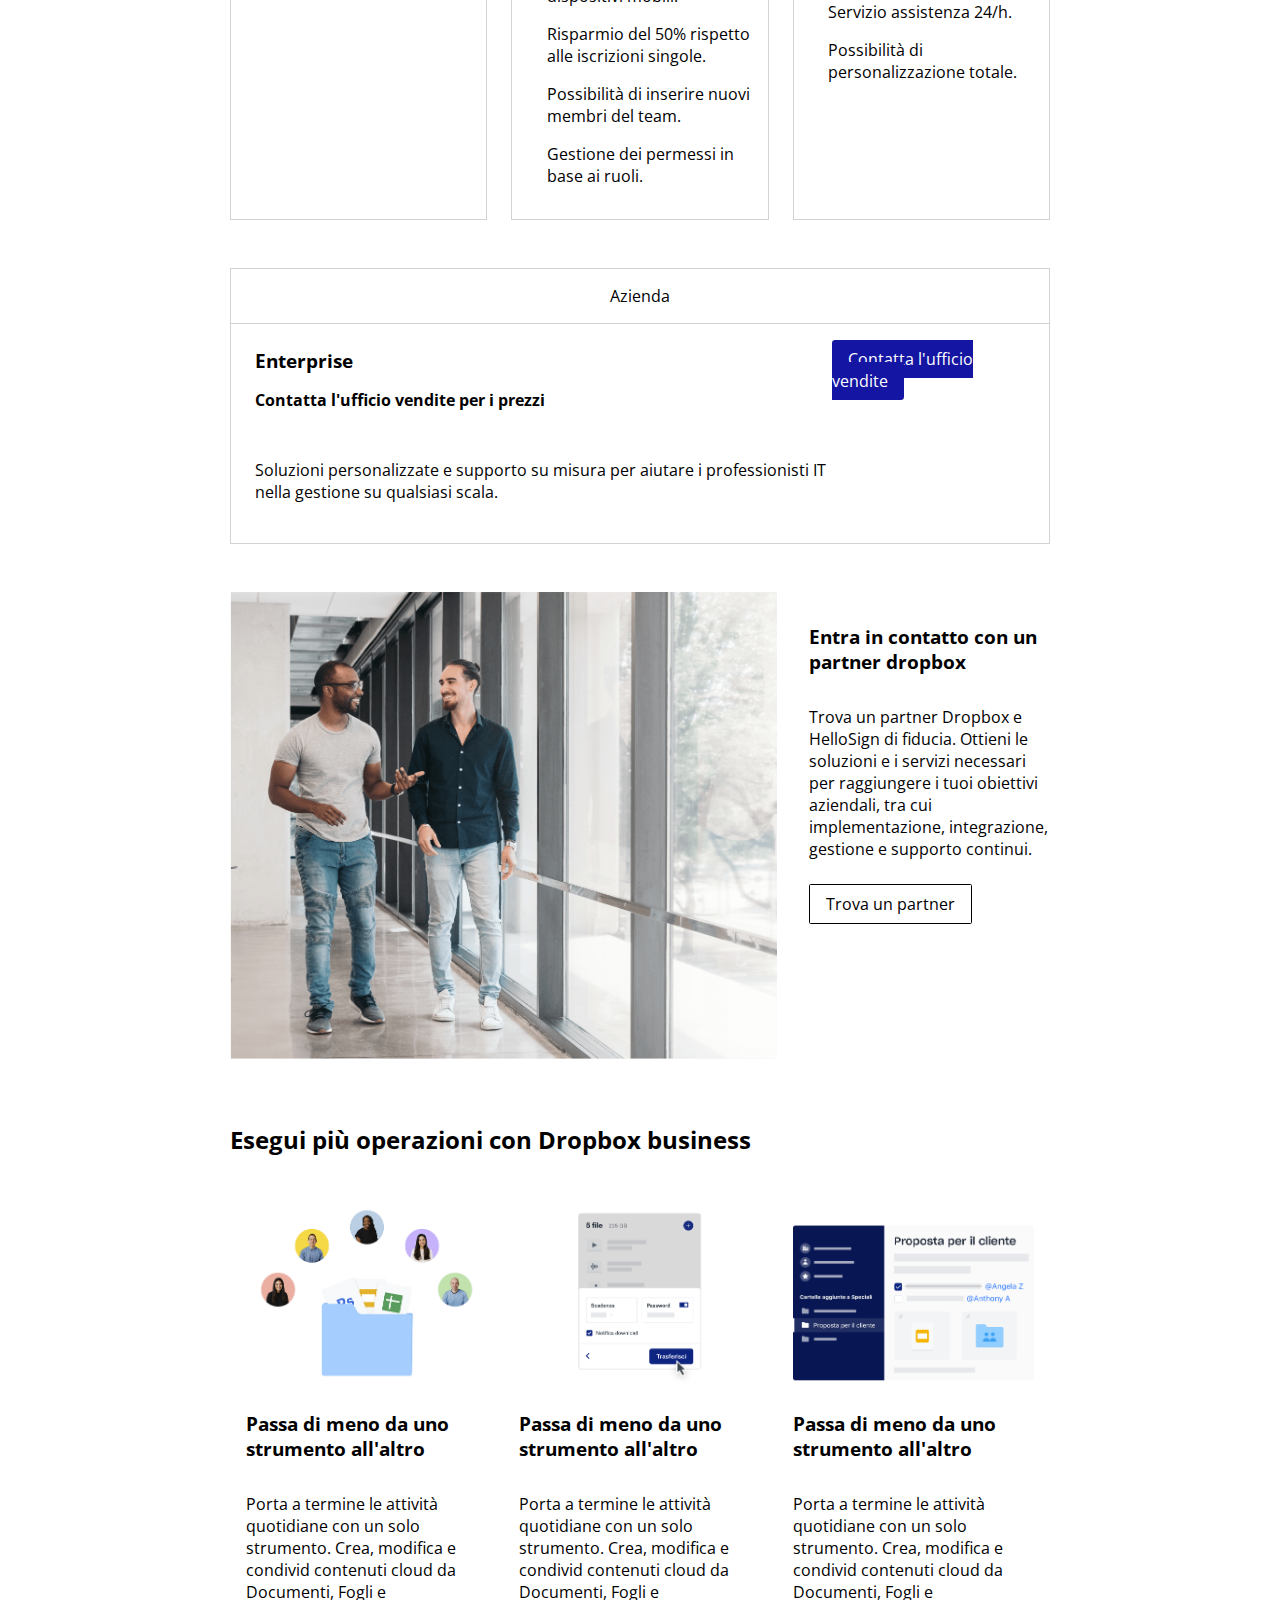
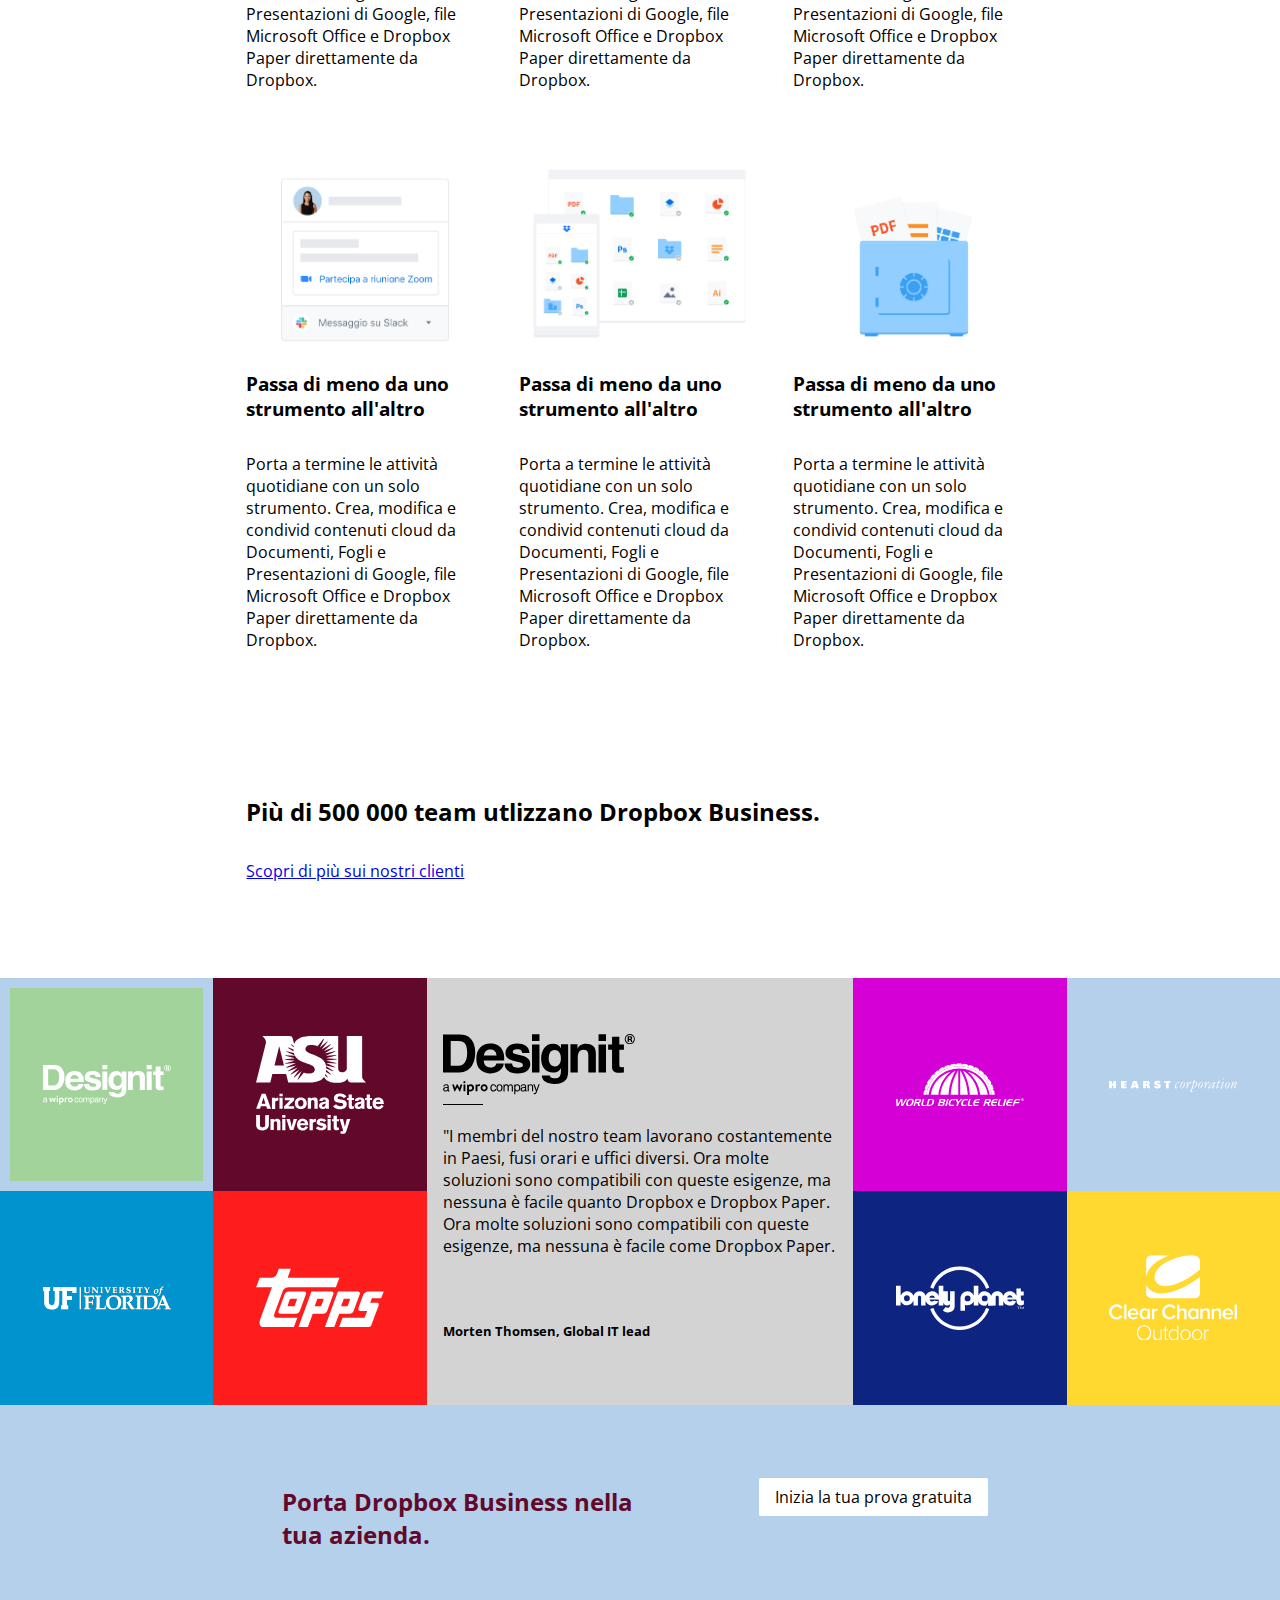
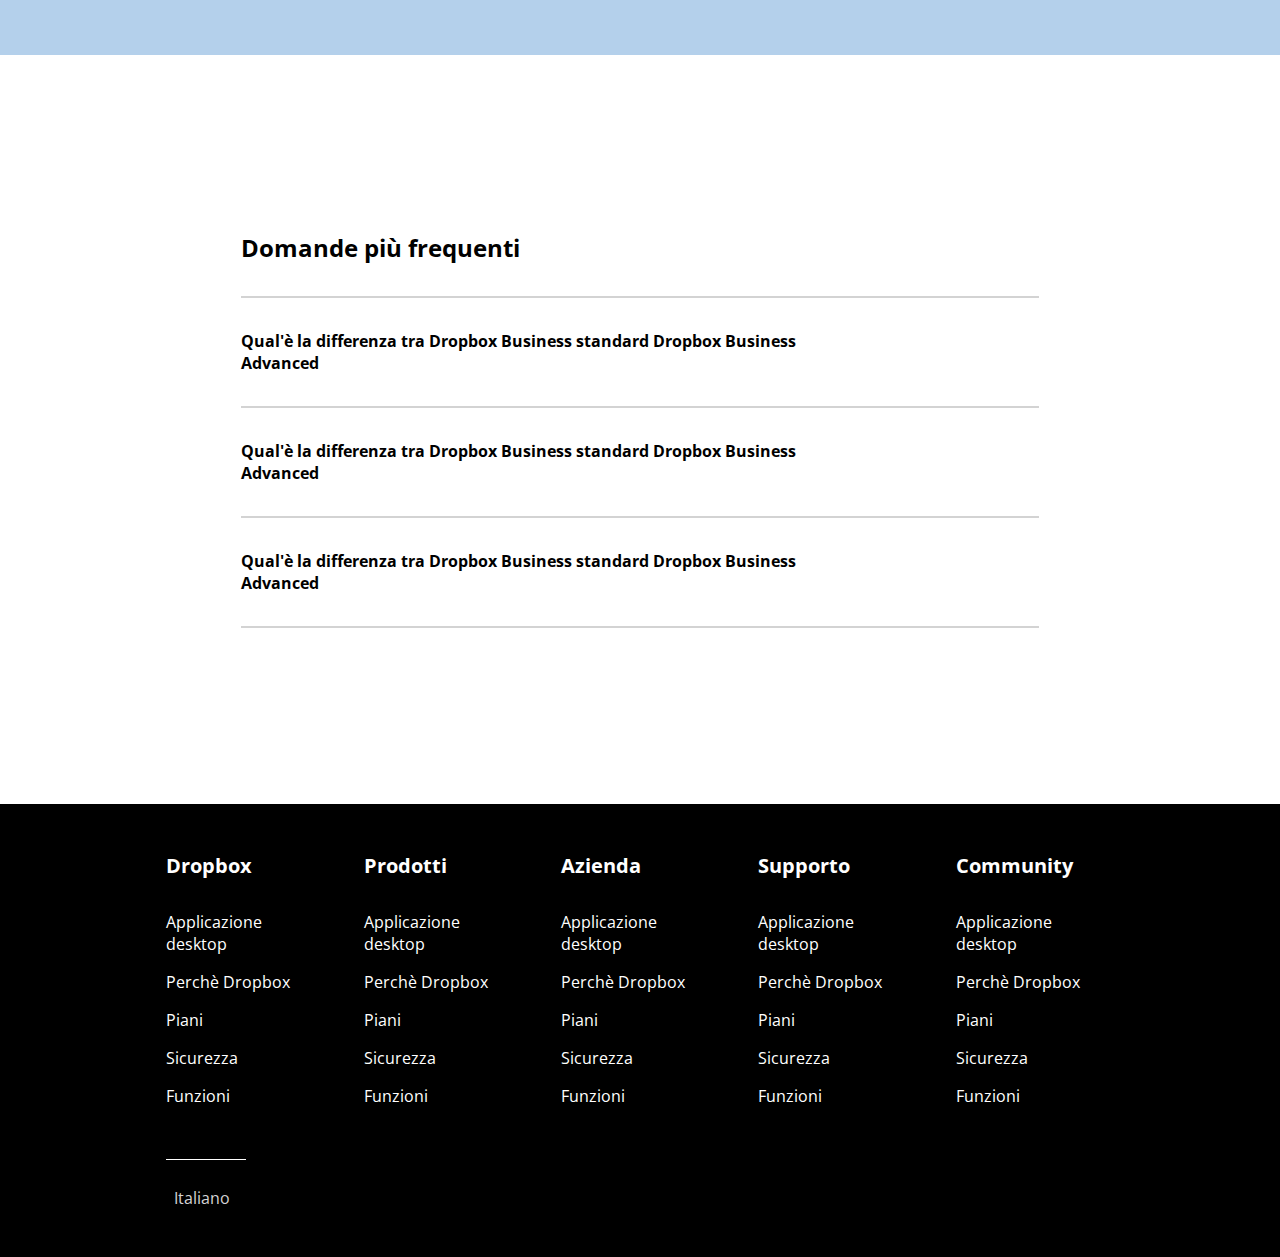
==== commit 96e92855: "button substitued with a tag" ====
--- a/index.html
+++ b/index.html
@@ -96,7 +96,7 @@
                     <a href="#" class="fixed_link">Accedi</a>
                 </div>
                 
-                <button>Inizia</button>
+                <a href="#" class="btn">Inizia</a>
             </div>
 
         </div>
@@ -120,7 +120,7 @@
                         <p>Finalmente tutti i tuoi strumenti,contenuti, collaboratori sono accessibili da un unico
                             posto. Dropbox business è più di un semplice spazio di archiviazione: è un modo intelligente
                             e integrato per ottimizzare il flusso di lavoro esistente.</p>
-                        <button>Inizia la tua prova gratuita</button>
+                        <a href="#" class="btn">Inizia la tua prova gratuita</a>
                         <p>Annulla in qualsiasi momento.</p>
                         <a href="#start_point" id="arrow">&DownArrow;</a>
                     </div>
@@ -181,9 +181,9 @@
 
                                 </div>
 
-                                <button>Prova gratis per 30 giorni</button>
-
-                                <div>
+                                <a href="#" class="btn">Prova gratis per 30 giorni</a>
+
+                                <div class="buynow">
                                     Oppure <a href="#">Acquista ora</a>
                                 </div>
 
@@ -232,9 +232,9 @@
 
                                 </div>
 
-                                <button>Prova gratis per 30 giorni</button>
-
-                                <div>
+                                <a href="#" class="btn">Prova gratis per 30 giorni</a>
+
+                                <div class="buynow">
                                     Oppure <a href="#">Acquista ora</a>
                                 </div>
 
@@ -299,9 +299,9 @@
 
                                 </div>
 
-                                <button>Prova gratis per 30 giorni</button>
-
-                                <div>
+                                <a href="#" class="btn">Prova gratis per 30 giorni</a>
+
+                                <div class="buynow">
                                     Oppure <a href="#">Acquista ora</a>
                                 </div>
 
@@ -344,7 +344,7 @@
                                     gestione su qualsiasi scala.</p>
                             </div>
                             <div class="col_3">
-                                <button>Contatta l'ufficio vendite</button>
+                                <a href="#" class="btn">Contatta l'ufficio vendite</a>
                             </div>
                         </div>
                     </div>
@@ -359,7 +359,7 @@
                                 <p>Trova un partner Dropbox e HelloSign di fiducia. Ottieni le soluzioni e i servizi
                                     necessari per raggiungere i tuoi obiettivi aziendali, tra cui implementazione,
                                     integrazione, gestione e supporto continui.</p>
-                                <button>Trova un partner</button>
+                                <a href="#" class="btn">Trova un partner</a>
                             </div>
                         </div>
                     </div>
@@ -509,8 +509,8 @@
                         <h2>Porta Dropbox Business nella tua azienda.</h2>
                     </div>
 
-                    <div class="col_3">
-                        <button>Inizia la tua prova gratuita</button>
+                    <div class="col_4">
+                        <a href="#" class="btn">Inizia la tua prova gratuita</a>
                     </div>
                 </div>
 
--- a/assets/style.css
+++ b/assets/style.css
@@ -196,7 +196,7 @@
     transition: .4s;
 }
 
-header button {
+header .btn {
     vertical-align: middle;
     border-radius: 0.2rem;
     border-width: 0rem;
@@ -205,9 +205,10 @@
     font-size: 1rem;
     color: var(--white-text);
     background-color: var(--button-color);
-}
-
-header button:hover {
+    text-decoration: none;
+}
+
+header .btn:hover {
     cursor: pointer;
     background-color: var(--button-color-hover);
     transition: 0.5s;
@@ -233,9 +234,10 @@
 
 .col_4 p {
     margin-bottom: 2rem;
-}
-
-.col_4 button {
+    margin-top: 2rem;
+}
+
+.col_4 .btn {
     vertical-align: middle;
     border-radius: 0.2rem;
     border-width: 0rem;
@@ -244,10 +246,10 @@
     font-size: 1rem;
     color: var(--white-text);
     background-color: var(--button-color);
-    margin-bottom: 2rem;
-}
-
-.col_4 button:hover {
+    text-decoration: none;
+}
+
+.col_4 .btn:hover {
     cursor: pointer;
     background-color: var(--button-color-hover);
     transition: 0.5s;
@@ -318,12 +320,16 @@
     margin-bottom: 1rem;
 }
 
+.plan_detail {
+    margin-bottom: 2rem;
+}
+
 .plan_detail i {
     width: 1rem;
     margin-right: 0.5rem;
 }
 
-.plan button {
+.plan .btn {
     width: 100%;
     border-radius: 0.2rem;
     border-width: 0rem;
@@ -332,15 +338,18 @@
     font-size: 1rem;
     color: var(--white-text);
     background-color: var(--button-color);
-    margin: 1rem 0 2rem 0;
-}
-
-.col_3 button:hover {
+}
+
+.col_3 .btn:hover {
     cursor: pointer;
     background-color: var(--button-color-hover);
     transition: 0.5s;
 }
 
+.buynow {
+    margin-top: 2rem;
+}
+
 .plan_detail .col_9 {
     font-size: 0.9rem;
 }
@@ -371,7 +380,7 @@
     margin-bottom: 3rem;
 }
 
-.dtl_enterprise button {
+.dtl_enterprise .btn {
     border-radius: 0.2rem;
     border-width: 0rem;
     appearance: none;
@@ -379,9 +388,10 @@
     font-size: 1rem;
     color: var(--white-text);
     background-color: var(--button-color);
-}
-
-.dtl_enterprise button:hover {
+    text-decoration: none;
+}
+
+.dtl_enterprise .btn:hover {
     cursor: pointer;
     background-color: var(--button-color-hover);
     transition: 0.5s;
@@ -417,16 +427,18 @@
     margin-bottom: 2rem;
 }
 
-.partner_info button {
+.partner_info .btn {
     border-width: 1px;
     appearance: none;
     padding: 0.5rem 1rem;
     background-color: white;
     color: var(--black-text);
     border-radius: 0.1rem;
-}
-
-.partner_info button:hover {
+    text-decoration: none;
+    border: 1px solid black;
+}
+
+.partner_info .btn:hover {
     background-color: var(--basic-black);
     color: var(--white-text);
     transition: 0.5s;
@@ -564,16 +576,17 @@
     font-size: 24px;
 }
 
-.banner button {
+.banner .btn {
     border-width: 1px;
     appearance: none;
     padding: 0.5rem 1rem;
     background-color: white;
     color: var(--black-text);
     border-radius: 0.1rem;
-}
-
-.banner button:hover {
+    text-decoration: none;
+}
+
+.banner .btn:hover {
     background-color: var(--basic-black);
     color: var(--white-text);
     transition: 0.5s;
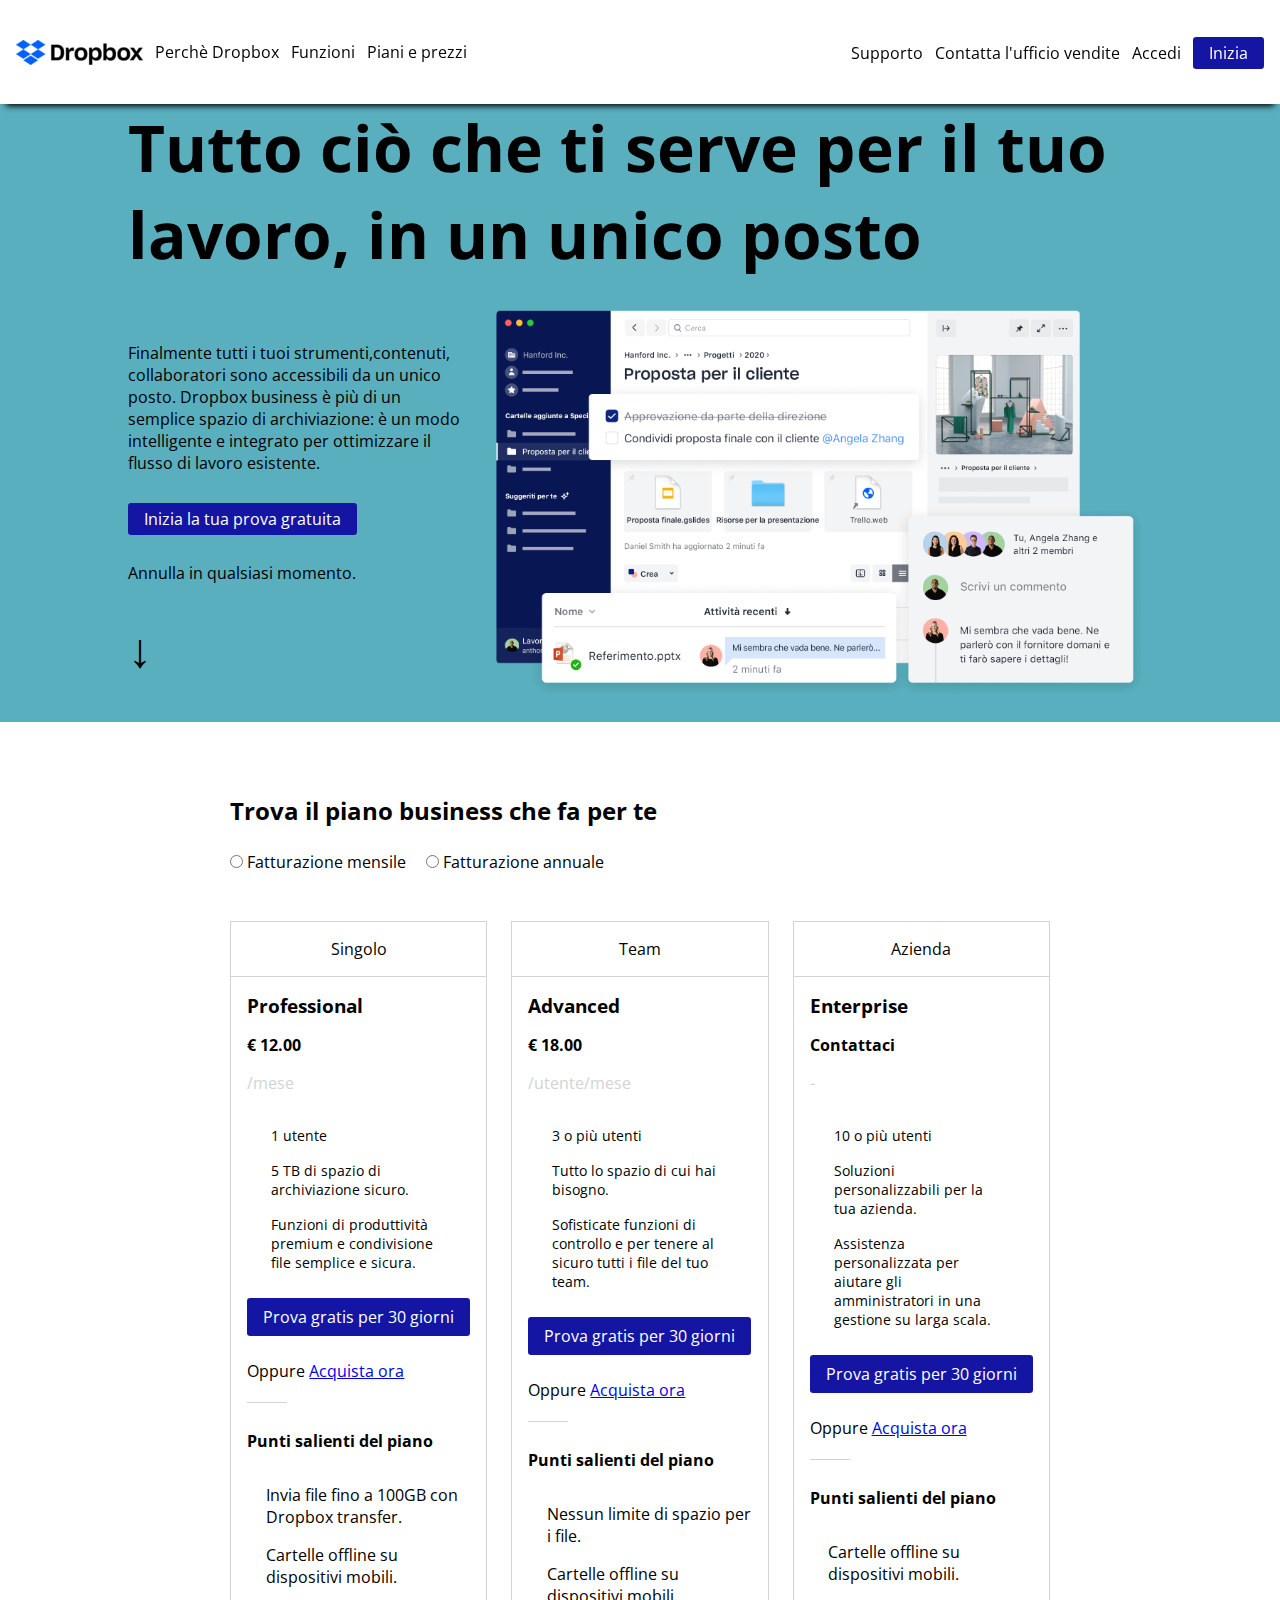
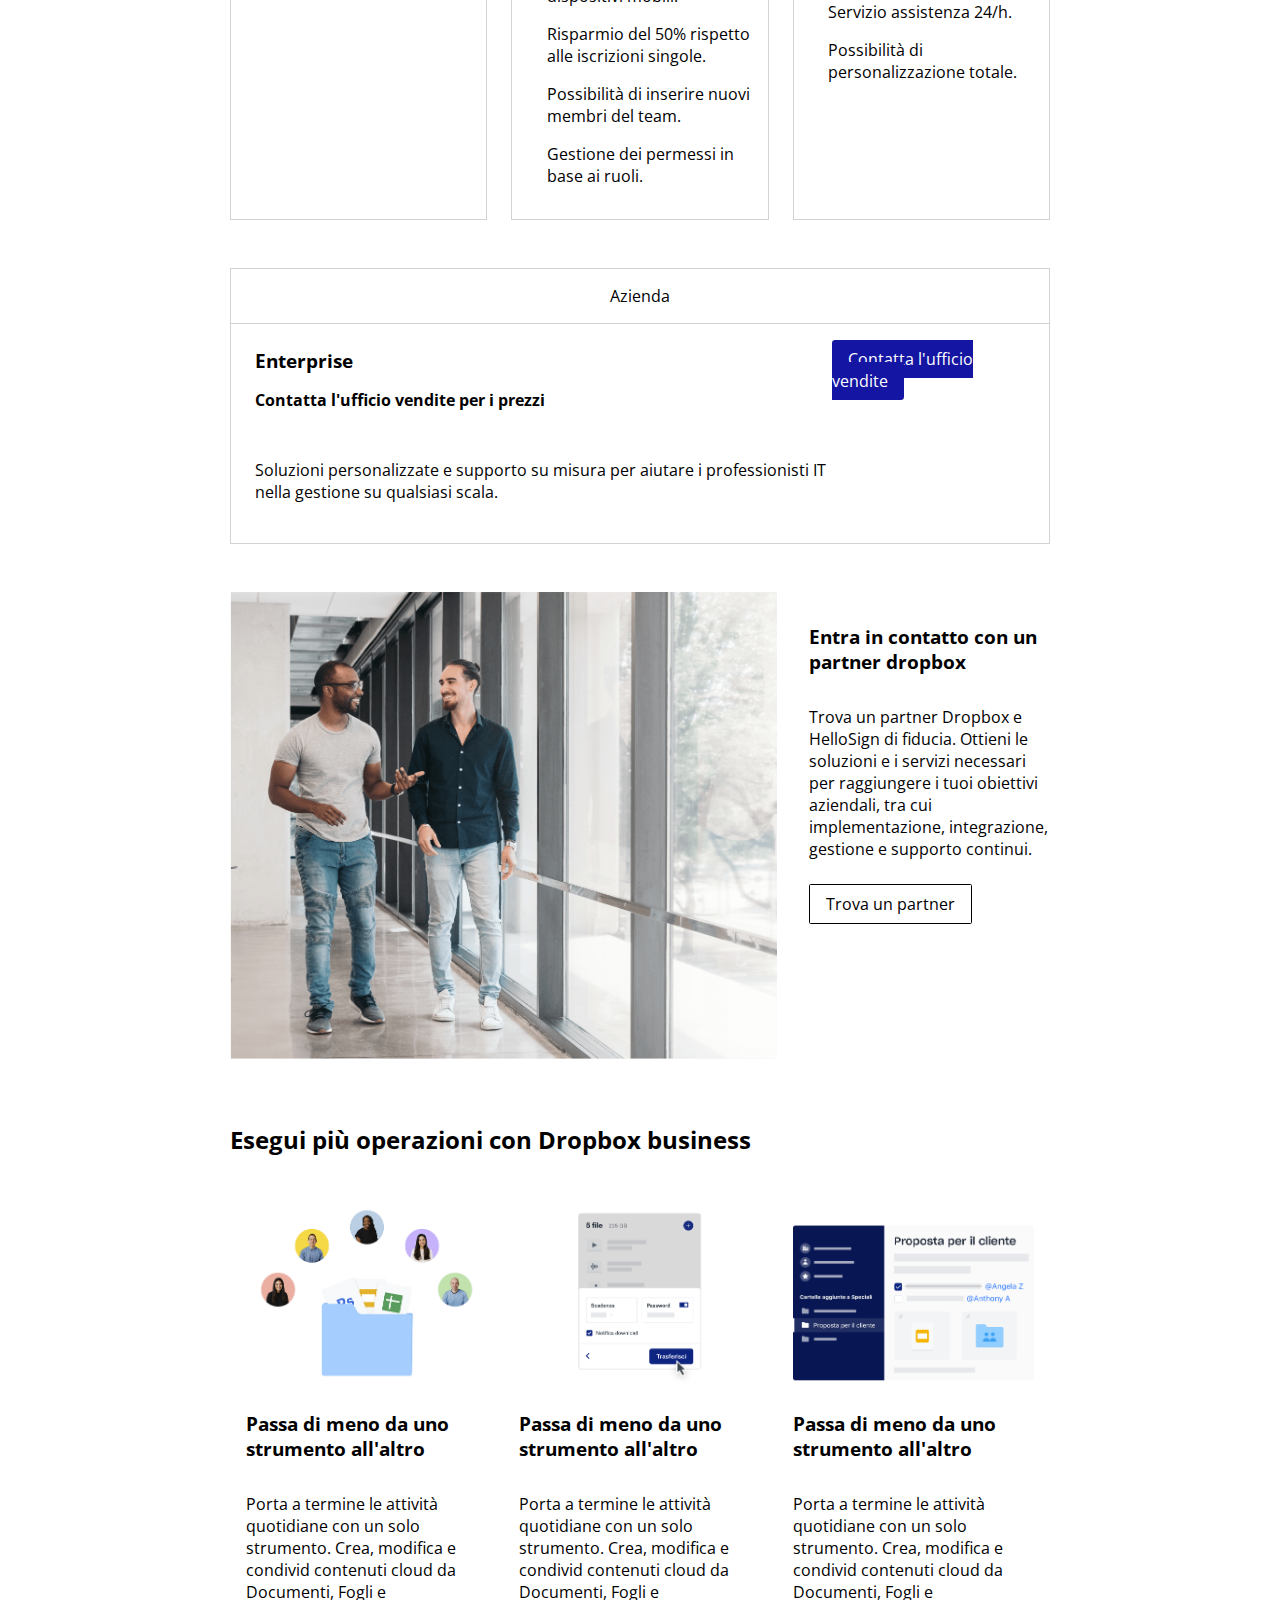
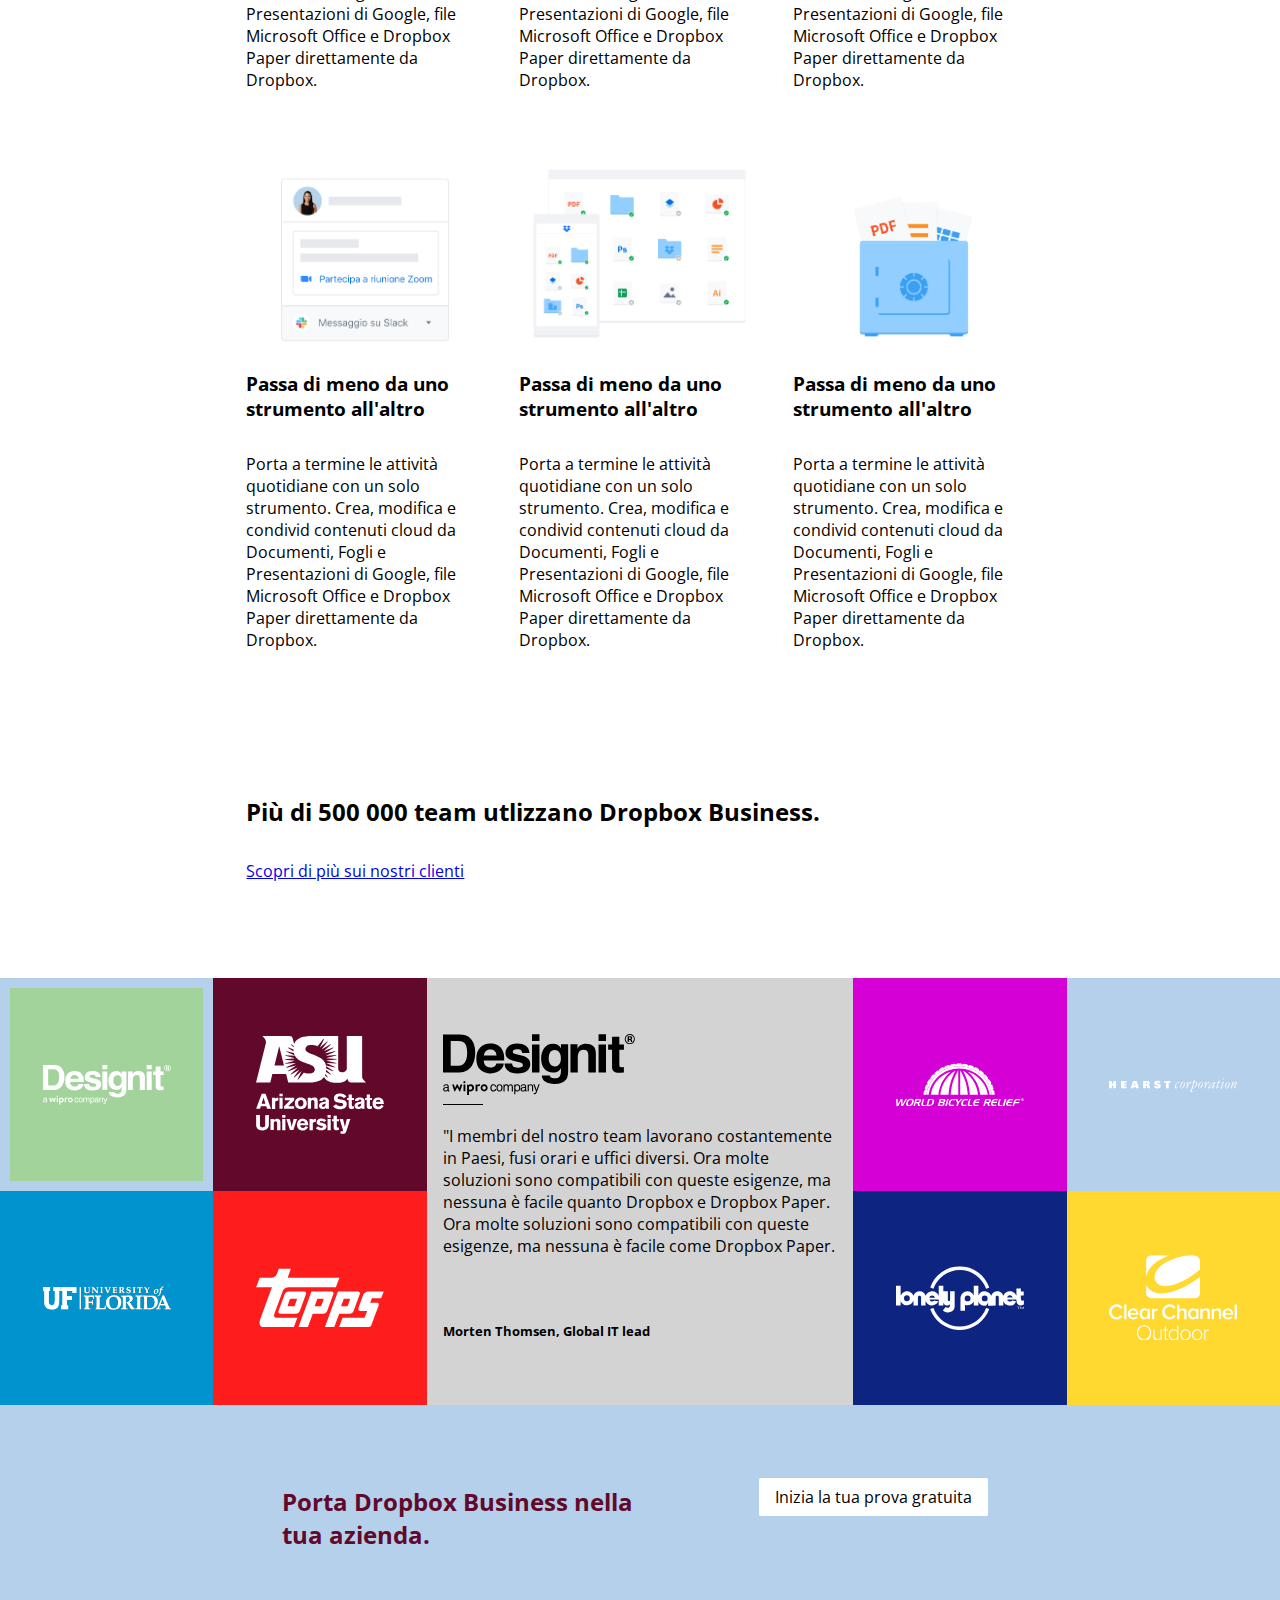
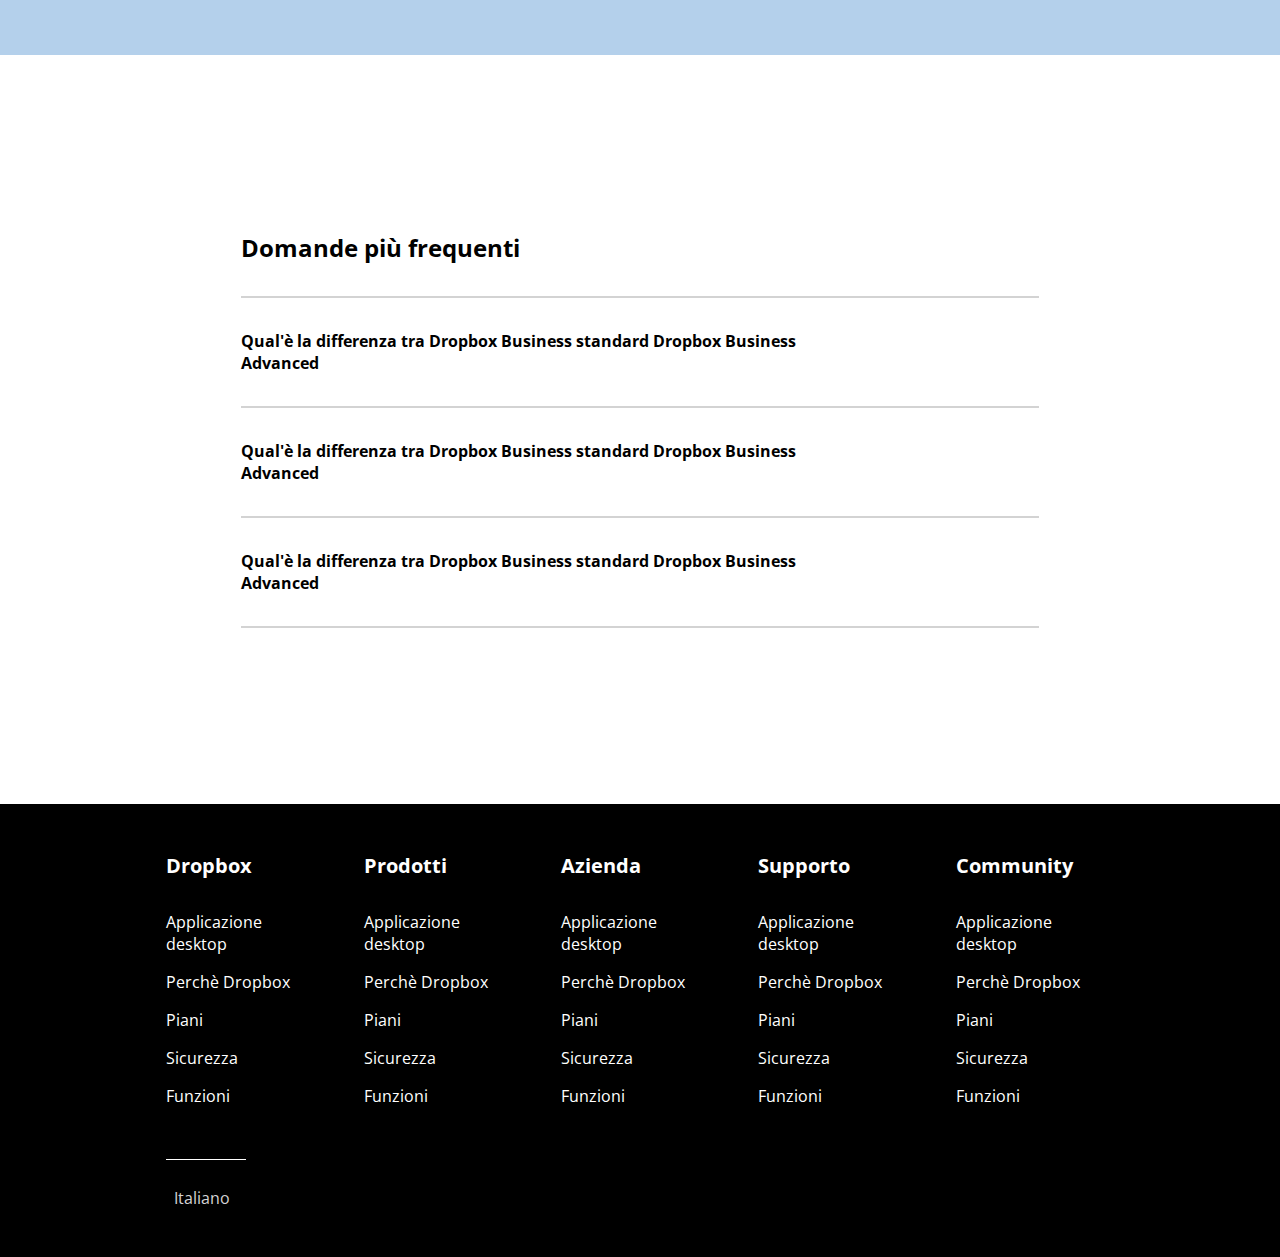
==== commit 078c8550: "navbar aligned" ====
--- a/index.html
+++ b/index.html
@@ -23,7 +23,9 @@
     <!-- header start -->
     <header>
 
-        <div class="flex">
+        <div class="head_cont">
+
+
 
             <!-- left links and logo dropbox -->
 
@@ -54,7 +56,7 @@
                     </div>
                 </div>
                 <div class="dropdown">
-                    <a href="#"class="fixed_link">Piani e prezzi</a>
+                    <a href="#" class="fixed_link">Piani e prezzi</a>
                     <div class="dropdown-content">
                         <ul>
                             <li><strong>Prezzi</strong></li>
@@ -91,13 +93,15 @@
                         </ul>
                     </div>
                 </div>
-                
+
                 <div class="dropdown">
                     <a href="#" class="fixed_link">Accedi</a>
                 </div>
-                
+
                 <a href="#" class="btn">Inizia</a>
             </div>
+
+
 
         </div>
 
--- a/assets/style.css
+++ b/assets/style.css
@@ -35,7 +35,6 @@
 /* #region utilities  */
 
 header {
-    height: 8vh;
     width: 100%;
     position: fixed;
     top: 0;
@@ -48,6 +47,13 @@
     box-shadow: 0 8px 6px -6px black;
 }
 
+.head_cont {
+    height: 8vh;
+    display: flex;
+    align-items: center;
+    justify-content: space-between;
+}
+
 body {
     margin-top: 8vh;
 }
@@ -69,7 +75,7 @@
     clear: both;
 }
 
-main {
+body {
     font-family: 'Open Sans', sans-serif;
 
 }
@@ -95,6 +101,12 @@
 
 .ban {
     justify-content: space-between;
+}
+
+body .btn:hover {
+    cursor: pointer;
+    background-color: var(--button-color-hover);
+    transition: 0.5s;
 }
 
 .col_1 {
@@ -154,7 +166,7 @@
     background-color: var(--bg-white);
     box-shadow: 0px 8px 16px 0px rgba(0, 0, 0, 0.2);
     z-index: 1;
-    min-width:250px;
+    min-width: 250px;
     padding-bottom: 0.5rem;
     text-align: center;
 }
@@ -208,12 +220,6 @@
     text-decoration: none;
 }
 
-header .btn:hover {
-    cursor: pointer;
-    background-color: var(--button-color-hover);
-    transition: 0.5s;
-}
-
 /* #endregion header style */
 
 /* #region main style */
@@ -249,11 +255,6 @@
     text-decoration: none;
 }
 
-.col_4 .btn:hover {
-    cursor: pointer;
-    background-color: var(--button-color-hover);
-    transition: 0.5s;
-}
 
 #arrow {
     font-size: 3rem;
@@ -301,10 +302,7 @@
     bottom: -5px;
 }
 
-.col_title {
-    margin-bottom: 1rem;
-}
-
+.col_title,
 .price {
     margin-bottom: 1rem;
 }
@@ -320,7 +318,8 @@
     margin-bottom: 1rem;
 }
 
-.plan_detail {
+.plan_detail,
+.recap h4 {
     margin-bottom: 2rem;
 }
 
@@ -340,12 +339,6 @@
     background-color: var(--button-color);
 }
 
-.col_3 .btn:hover {
-    cursor: pointer;
-    background-color: var(--button-color-hover);
-    transition: 0.5s;
-}
-
 .buynow {
     margin-top: 2rem;
 }
@@ -357,10 +350,6 @@
 .recap {
     padding: 1rem;
     padding-top: 2rem;
-}
-
-.recap h4 {
-    margin-bottom: 2rem;
 }
 
 .recap .line {
@@ -391,11 +380,6 @@
     text-decoration: none;
 }
 
-.dtl_enterprise .btn:hover {
-    cursor: pointer;
-    background-color: var(--button-color-hover);
-    transition: 0.5s;
-}
 
 .dtl_enterprise .row {
     padding: 1.5rem;
@@ -423,7 +407,8 @@
 }
 
 .partner_info h3,
-.partner_info p {
+.partner_info p,
+#about_clients h2 {
     margin-bottom: 2rem;
 }
 
@@ -438,7 +423,8 @@
     border: 1px solid black;
 }
 
-.partner_info .btn:hover {
+.partner_info .btn:hover,
+.banner .btn:hover {
     background-color: var(--basic-black);
     color: var(--white-text);
     transition: 0.5s;
@@ -457,10 +443,6 @@
     margin-top: 5rem;
     margin-bottom: 5rem;
     padding: 1rem;
-}
-
-#about_clients h2 {
-    margin-bottom: 2rem;
 }
 
 .logos_flex {
@@ -586,12 +568,6 @@
     text-decoration: none;
 }
 
-.banner .btn:hover {
-    background-color: var(--basic-black);
-    color: var(--white-text);
-    transition: 0.5s;
-}
-
 /* #endregion banner */
 
 /* #region FAQ  */
